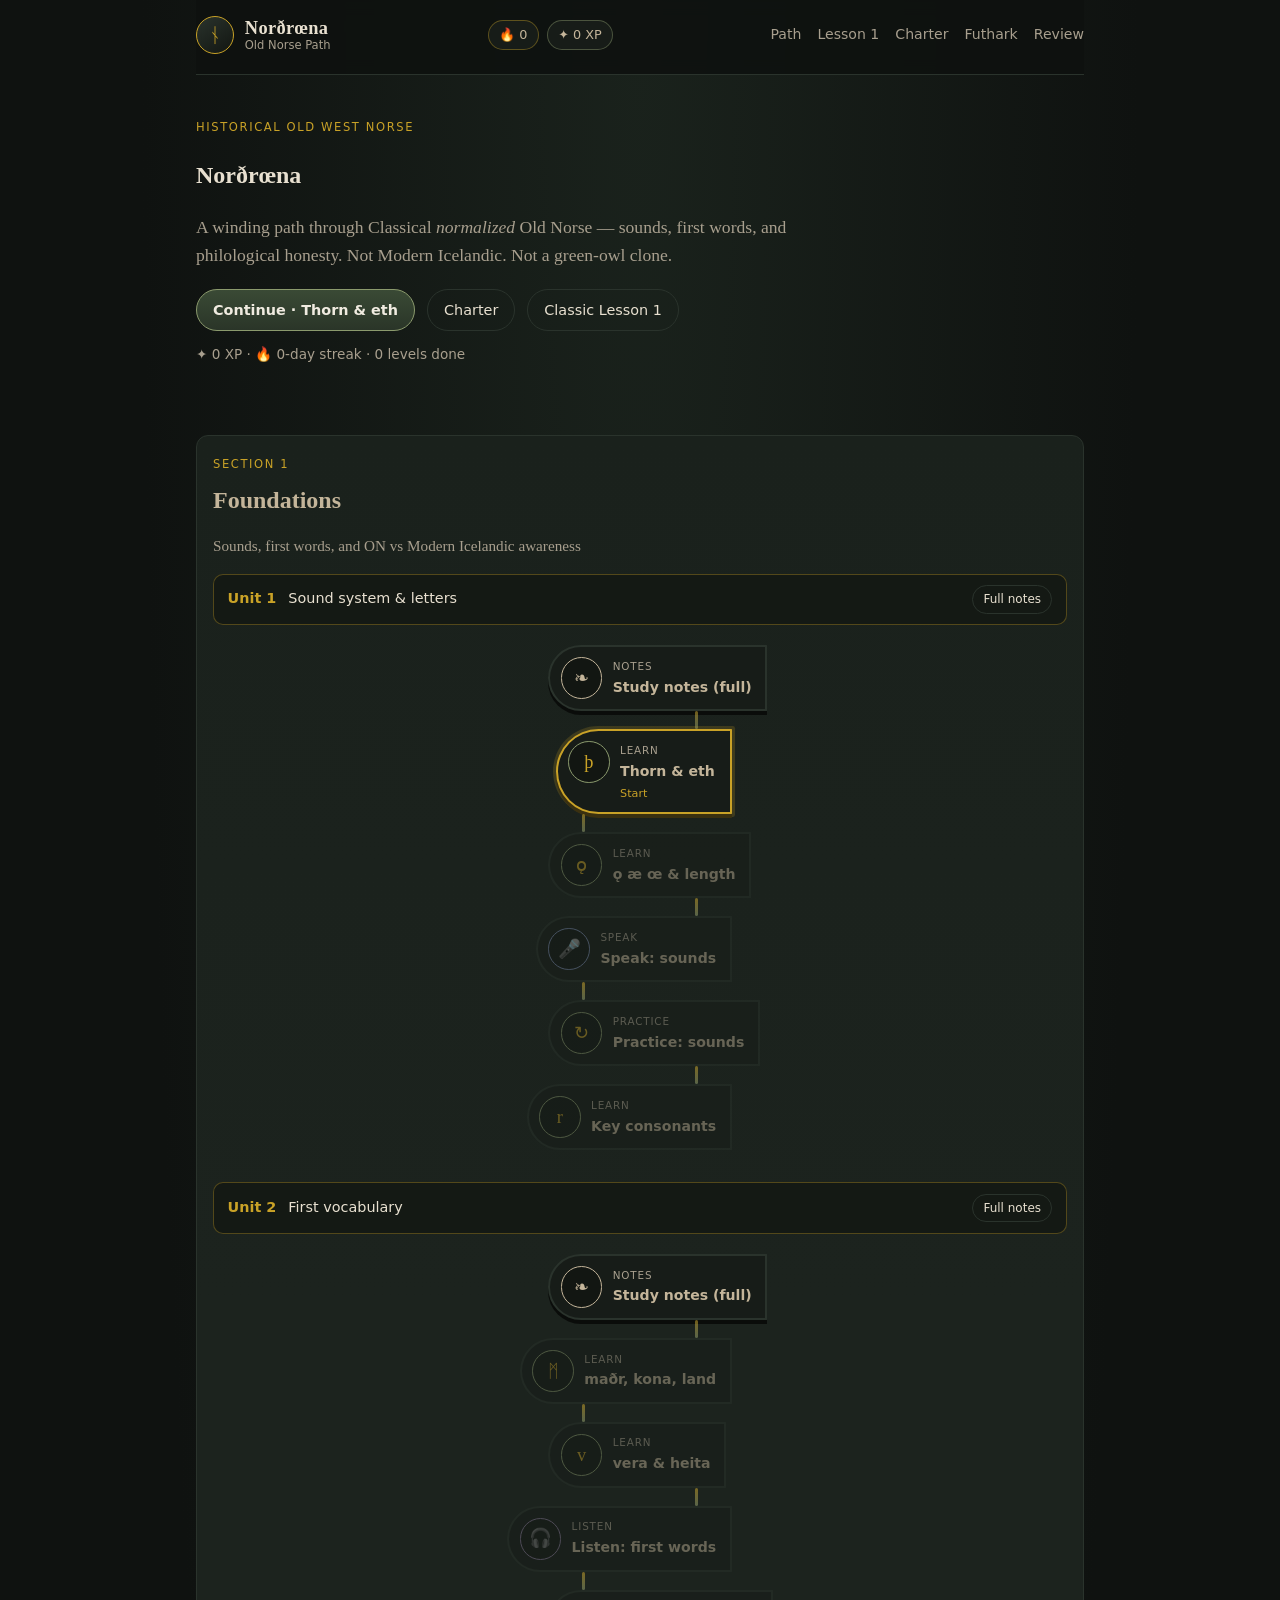
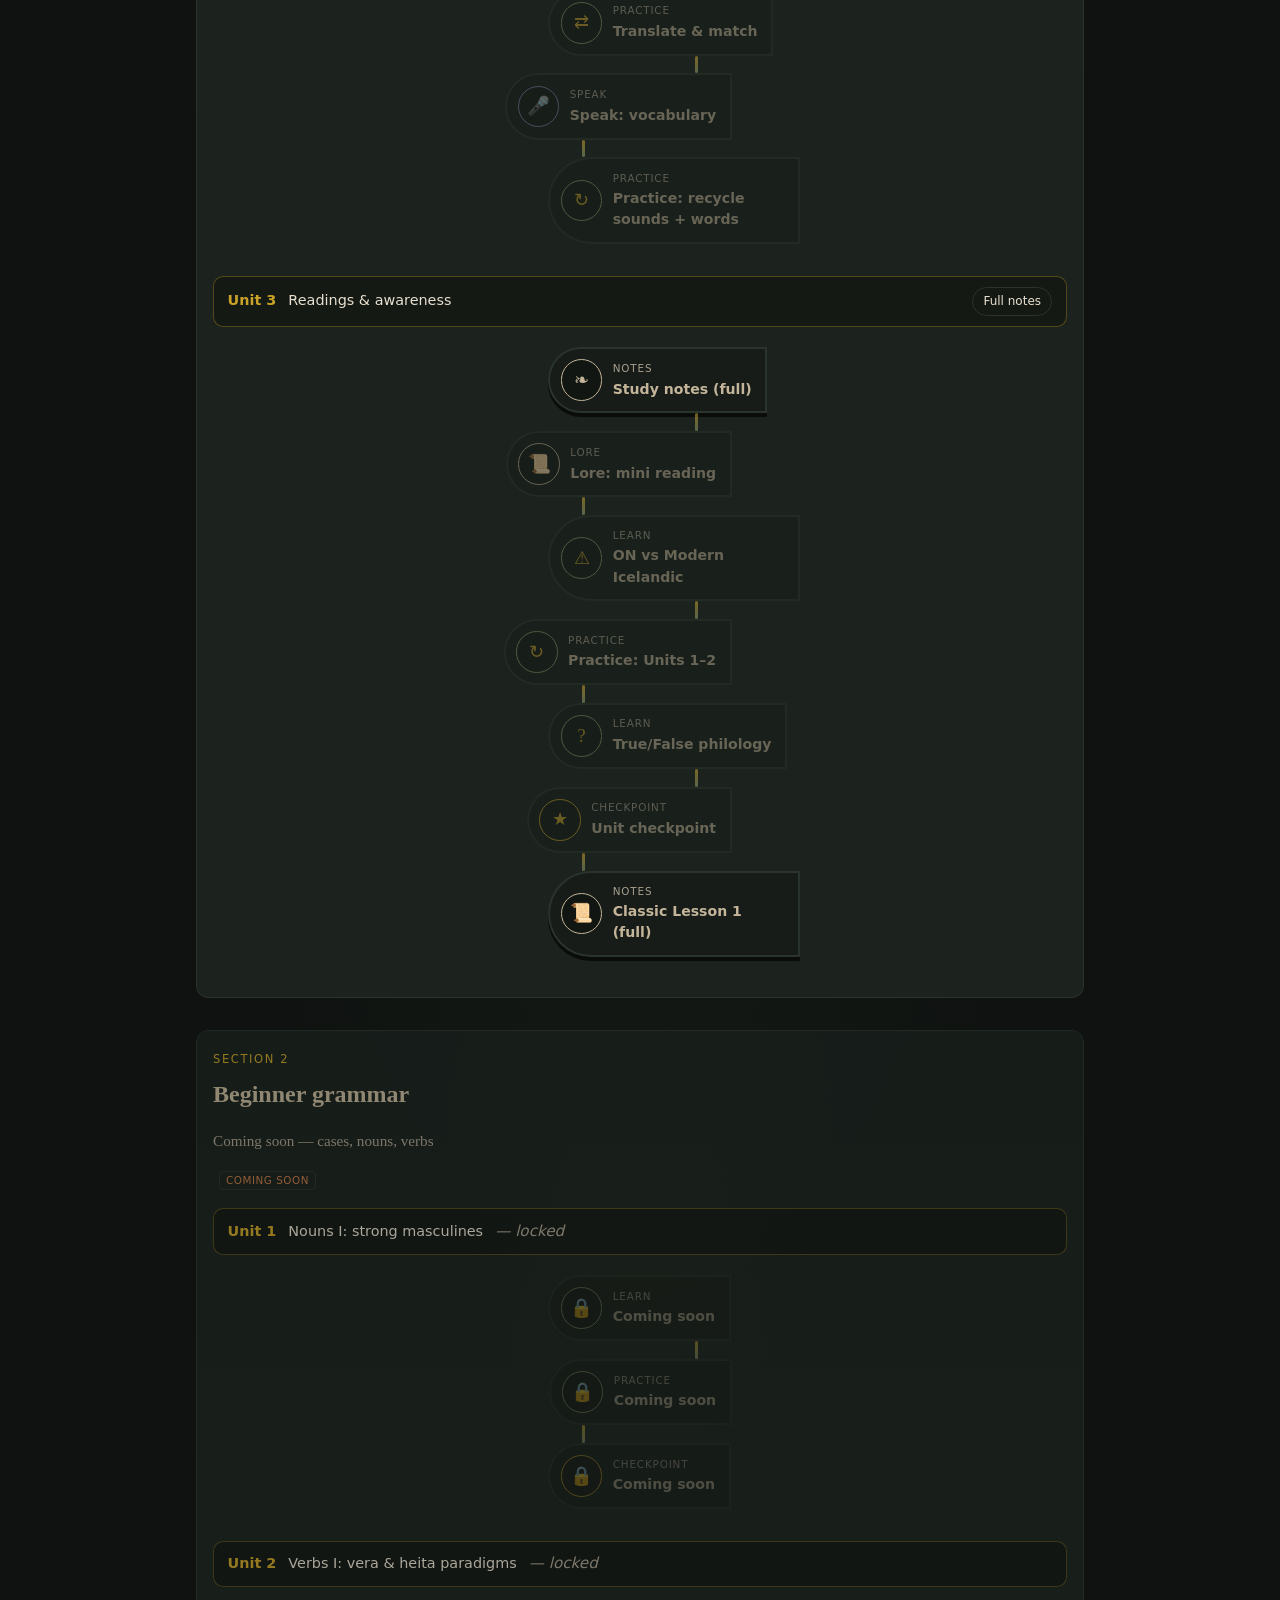
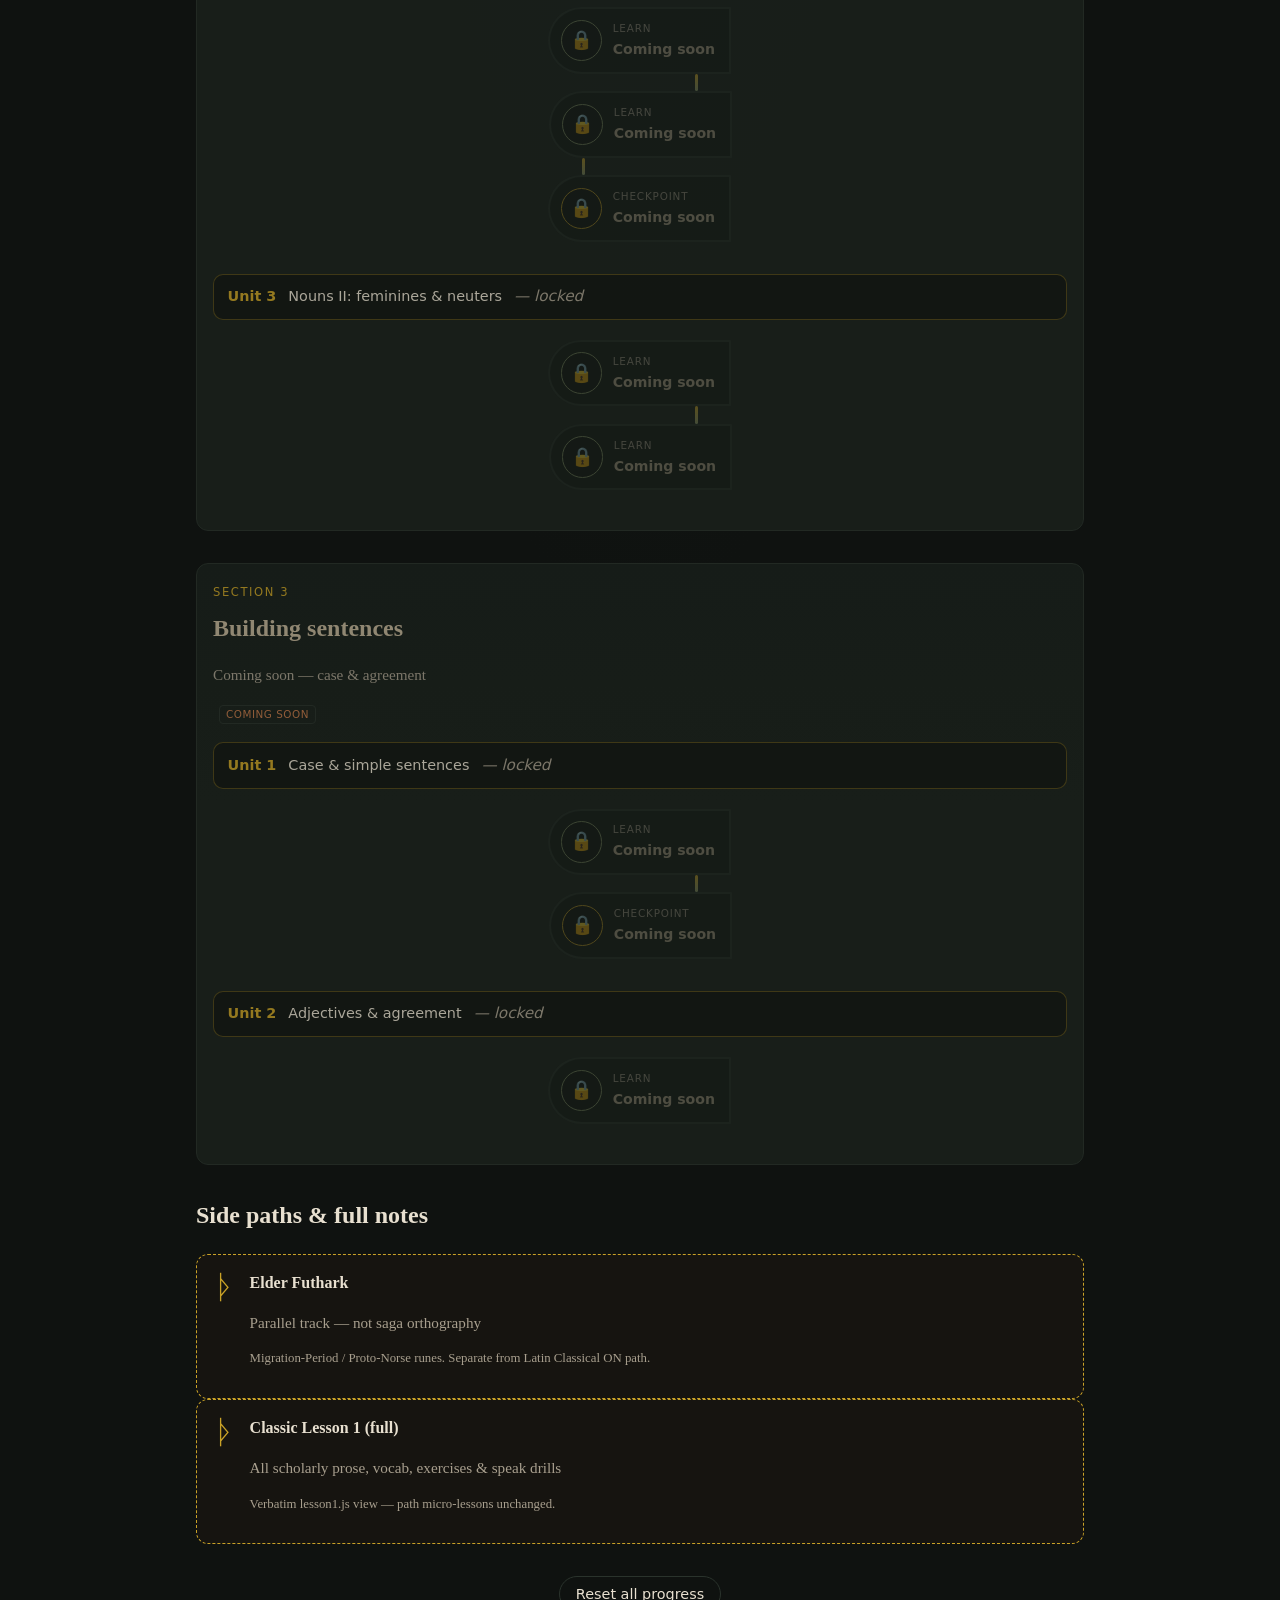
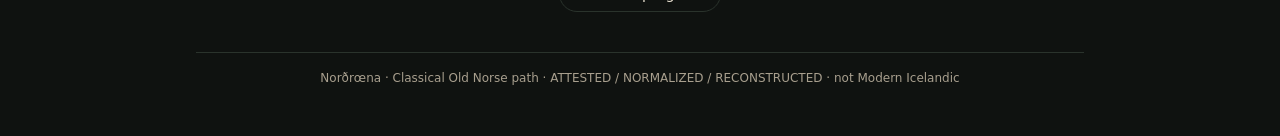
==== index.html @ 34d7cca1 "Publish Nordroena" ====
<!DOCTYPE html>
<html lang="en">
<head>
  <meta charset="UTF-8" />
  <meta name="viewport" content="width=device-width, initial-scale=1, viewport-fit=cover" />
  <meta name="description" content="Norðrœna — progressive path course in historical Old West Norse / Classical normalized Old Norse. Not Modern Icelandic." />
  <meta name="theme-color" content="#0f1210" />
  <title>Norðrœna — Old Norse Path</title>
  <link rel="stylesheet" href="css/styles.css" />
</head>
<body>
  <div id="app">
    <p style="font-family: system-ui; color: #a89f8e; padding: 2rem;">Loading Norðrœna…</p>
  </div>
  <noscript><p style="padding:2rem;color:#c44">JavaScript is required.</p></noscript>
  <script>
    window.addEventListener('error', function(e) {
      var el = document.getElementById('app');
      if (el && /Loading Nor/.test(el.textContent||'')) {
        el.innerHTML = '<p style="padding:2rem;font-family:system-ui;color:#c9a227">Load error: ' + (e.message||'unknown') +
          '. On iPhone, use the Safari preview link or open <code>nordroena-standalone.html</code> instead of the multi-file folder.</p>';
      }
    }, true);
  </script>

  <!-- Course data modules -->
  <script src="data/course.js"></script>
  <script src="data/path.js"></script>
  <script src="data/lesson1.js"></script>
  <script src="data/lesson2.js"></script>
  <script src="data/lesson3.js"></script>
  <script src="data/futhark.js"></script>

  <!-- App modules -->
  <script src="js/progress.js"></script>
  <script src="js/exercises.js"></script>
  <script src="js/voice.js"></script>
  <script src="js/tts.js"></script>
  <script src="js/review.js"></script>
  <script src="js/session.js"></script>
  <script src="js/app.js"></script>
</body>
</html>
---- css/styles.css ----
/* Norðrœna — dark scholarly UI (parchment/ink, nordic restraint) */
:root {
  --bg: #0f1210;
  --bg-elev: #171c18;
  --panel: #1c231e;
  --ink: #e8e0d0;
  --ink-dim: #a89f8e;
  --parchment: #c4b59a;
  --accent: #8b9a6d;
  --accent-2: #c9a227;
  --warn: #c47a4a;
  --ok: #6d9a7a;
  --bad: #b85c5c;
  --line: #2a332c;
  --radius: 12px;
  --font: "Iowan Old Style", "Palatino Linotype", Palatino, "Book Antiqua", Georgia, serif;
  --sans: "Segoe UI", system-ui, -apple-system, sans-serif;
  --mono: "Cambria Math", "Times New Roman", ui-monospace, monospace;
}

*, *::before, *::after { box-sizing: border-box; }
html { scroll-behavior: smooth; }
body {
  margin: 0;
  min-height: 100vh;
  font-family: var(--font);
  background:
    radial-gradient(ellipse at top, #1a221c 0%, var(--bg) 55%),
    var(--bg);
  color: var(--ink);
  line-height: 1.55;
  -webkit-font-smoothing: antialiased;
}
a { color: var(--accent); text-decoration-thickness: 1px; text-underline-offset: 3px; }
a:hover { color: var(--parchment); }

#app { max-width: 920px; margin: 0 auto; padding: 0 1rem 3rem; }

.site-header {
  display: flex; flex-wrap: wrap; align-items: center; justify-content: space-between;
  gap: 0.75rem; padding: 1rem 0 1.25rem; border-bottom: 1px solid var(--line);
  position: sticky; top: 0; z-index: 20;
  background: rgba(15, 18, 16, 0.92); backdrop-filter: blur(8px);
}
.brand { display: flex; align-items: center; gap: 0.65rem; color: inherit; text-decoration: none; }
.brand-mark {
  width: 2.4rem; height: 2.4rem; border-radius: 50%;
  display: grid; place-items: center;
  background: linear-gradient(145deg, #2a332c, #121612);
  border: 1px solid var(--accent-2); color: var(--accent-2);
  font-size: 1.25rem;
}
.brand-text { display: flex; flex-direction: column; line-height: 1.15; }
.brand-text strong { font-size: 1.15rem; letter-spacing: 0.02em; }
.brand-text small { color: var(--ink-dim); font-family: var(--sans); font-size: 0.72rem; }
.nav { display: flex; flex-wrap: wrap; gap: 0.65rem 1rem; font-family: var(--sans); font-size: 0.88rem; }
.nav a { color: var(--ink-dim); text-decoration: none; }
.nav a:hover { color: var(--parchment); }

.main { padding-top: 1.5rem; }
.hero { padding: 1.5rem 0 2rem; }
.eyebrow { font-family: var(--sans); text-transform: uppercase; letter-spacing: 0.14em; font-size: 0.72rem; color: var(--accent-2); margin: 0 0 0.5rem; }
.hero h1, .lesson-head h1, .prose h1 { font-size: clamp(1.8rem, 5vw, 2.6rem); font-weight: 600; margin: 0 0 0.75rem; color: var(--parchment); }
.lede { font-size: 1.1rem; color: var(--ink-dim); max-width: 40rem; }
.hero-actions { display: flex; flex-wrap: wrap; gap: 0.75rem; margin-top: 1.25rem; }

.btn {
  display: inline-flex; align-items: center; justify-content: center; gap: 0.35rem;
  font-family: var(--sans); font-size: 0.9rem;
  padding: 0.55rem 1rem; border-radius: 999px;
  border: 1px solid var(--line); background: var(--bg-elev); color: var(--ink);
  cursor: pointer; text-decoration: none;
}
.btn:hover { border-color: var(--accent); }
.btn:disabled { opacity: 0.45; cursor: not-allowed; }
.btn.primary { background: linear-gradient(180deg, #3a4a35, #2a3528); border-color: var(--accent); color: #f0ebe0; }
.btn.ghost { background: transparent; }
.btn.small { padding: 0.35rem 0.75rem; font-size: 0.8rem; }
.btn.recording, .btn.record-btn.recording { background: #5a2a2a; border-color: var(--bad); animation: pulse 1.2s infinite; }
@keyframes pulse { 50% { opacity: 0.75; } }

.panel, .lesson-section, .vocab-card, .review-card, .chrono-card {
  background: var(--panel); border: 1px solid var(--line); border-radius: var(--radius);
  padding: 1.1rem 1.2rem; margin: 1rem 0;
}
.prose h2, .lesson-section h2, .panel h1, .panel h2 { color: var(--parchment); }
.muted { color: var(--ink-dim); font-size: 0.95rem; }
.scholar-list { padding-left: 1.2rem; }
.scholar-list li { margin: 0.4rem 0; }

.callout {
  border-radius: var(--radius); padding: 0.85rem 1rem; margin: 1rem 0;
  border: 1px solid var(--line); background: var(--bg-elev);
}
.callout.warn { border-color: rgba(196, 122, 74, 0.55); background: #241a14; }
.callout.info { border-color: rgba(139, 154, 109, 0.45); background: #161b16; }
.callout.tight { padding: 0.6rem 0.75rem; font-size: 0.92rem; }
.callout strong { display: block; margin-bottom: 0.35rem; color: var(--warn); }
.callout.info strong { color: var(--accent); }

.label {
  display: inline-block; font-family: var(--sans); font-size: 0.65rem; letter-spacing: 0.06em;
  text-transform: uppercase; padding: 0.15rem 0.45rem; border-radius: 4px;
  border: 1px solid var(--line); vertical-align: middle;
}
.label.attested { color: #b7d4be; border-color: #3d5a45; }
.label.normalized { color: #c9c0a0; border-color: #5a5340; }
.label.reconstructed { color: #c4a0b8; border-color: #5a4050; }
.label.uncertain { color: #c4b0a0; border-color: #5a4a40; }

.letter-grid, .vocab-grid, .rune-grid, .chrono-grid {
  display: grid; gap: 0.75rem;
  grid-template-columns: repeat(auto-fill, minmax(140px, 1fr));
  margin: 1rem 0;
}
.vocab-grid { grid-template-columns: 1fr; }
@media (min-width: 640px) {
  .vocab-grid { grid-template-columns: 1fr 1fr; }
  .rune-grid { grid-template-columns: repeat(auto-fill, minmax(160px, 1fr)); }
}
.letter-card, .rune-card {
  background: var(--bg-elev); border: 1px solid var(--line); border-radius: 10px;
  padding: 0.75rem; display: flex; flex-direction: column; gap: 0.2rem;
}
.letter-card .glyph, .rune-glyph {
  font-size: 2rem; color: var(--accent-2); font-family: var(--mono); line-height: 1.2;
}
.letter-card .name, .rune-name { font-family: var(--sans); font-size: 0.8rem; color: var(--parchment); }
.letter-card .ipa, .rune-value { font-size: 0.85rem; color: var(--accent); }
.letter-card .note, .rune-note { font-size: 0.78rem; }

.lemma { font-size: 1.45rem; color: var(--accent-2); margin-right: 0.5rem; }
.vocab-card header { display: flex; flex-wrap: wrap; align-items: center; gap: 0.35rem; margin-bottom: 0.35rem; }
.grammar { font-size: 0.92rem; }

.tts-box {
  margin-top: 0.75rem; padding: 0.75rem; border-radius: 10px;
  background: #141914; border: 1px dashed var(--line);
}
.tts-disclaimer { font-family: var(--sans); font-size: 0.78rem; color: var(--warn); margin: 0 0 0.6rem; }
.tts-actions { display: flex; flex-wrap: wrap; gap: 0.4rem; margin-bottom: 0.5rem; }
.rate-label {
  display: flex; align-items: center; gap: 0.5rem; font-family: var(--sans); font-size: 0.8rem; color: var(--ink-dim);
}
.tts-rate { flex: 1; max-width: 220px; }
.tts-clear-note { font-family: var(--sans); font-size: 0.78rem; margin: 0 0 0.4rem; }
.tts-cue { font-family: var(--sans); font-size: 0.8rem; margin: 0 0 0.5rem; }
.tts-cue code { color: var(--accent-2); font-size: 0.85rem; }
.tts-voice { font-family: var(--sans); font-size: 0.75rem; margin: 0.35rem 0 0; }
.recon-notes { font-size: 0.85rem; color: var(--ink-dim); margin: 0.5rem 0 0; }

.roadmap { list-style: none; padding: 0; margin: 0; }
.roadmap li {
  display: grid; grid-template-columns: auto 1fr auto; gap: 0.75rem; align-items: center;
  padding: 0.65rem 0; border-bottom: 1px solid var(--line); font-family: var(--sans); font-size: 0.92rem;
}
.rm-num {
  font-weight: 600; color: var(--accent-2); min-width: 2rem;
}
.rm-status { color: var(--ink-dim); font-size: 0.75rem; text-transform: uppercase; }

.lesson-list { list-style: none; padding: 0; }
.lesson-list li {
  display: flex; flex-wrap: wrap; justify-content: space-between; align-items: center; gap: 0.75rem;
  padding: 0.9rem 0; border-bottom: 1px solid var(--line);
}
.lesson-list li.locked { opacity: 0.7; }
.chip {
  font-family: var(--sans); font-size: 0.65rem; text-transform: uppercase; letter-spacing: 0.05em;
  padding: 0.15rem 0.4rem; border-radius: 4px; border: 1px solid var(--line); margin-left: 0.35rem; color: var(--ink-dim);
}
.chip.ok { color: var(--ok); border-color: #3d5a45; }
.chip.lock { color: var(--warn); }

.exercises-section h2, .exercises-section h3 { color: var(--parchment); }
.ex-block {
  border: 1px solid var(--line); border-radius: var(--radius);
  padding: 1rem; margin: 1rem 0; background: var(--bg-elev);
}
.ex-block legend { padding: 0 0.35rem; color: var(--parchment); font-weight: 600; }
.choices { display: flex; flex-direction: column; gap: 0.4rem; margin: 0.75rem 0; }
.choice {
  display: flex; gap: 0.5rem; align-items: flex-start; padding: 0.45rem 0.55rem;
  border-radius: 8px; border: 1px solid transparent; font-family: var(--sans); font-size: 0.92rem;
}
.choice:hover { border-color: var(--line); background: var(--panel); }
.text-answer {
  width: 100%; max-width: 28rem; padding: 0.55rem 0.7rem; border-radius: 8px;
  border: 1px solid var(--line); background: var(--bg); color: var(--ink); font-size: 1rem;
  font-family: var(--mono);
}
.ex-actions { display: flex; flex-wrap: wrap; gap: 0.5rem; margin-top: 0.5rem; }
.ex-feedback { margin-top: 0.75rem; padding: 0.65rem 0.75rem; border-radius: 8px; font-family: var(--sans); font-size: 0.9rem; }
.ex-feedback.ok { background: #1a2a20; border: 1px solid #3d5a45; }
.ex-feedback.bad { background: #2a1a1a; border: 1px solid #5a3d3d; }
.ex-feedback .hint { color: var(--ink-dim); }
.progress-line { font-family: var(--sans); font-size: 0.85rem; color: var(--ink-dim); }

.speak-target { margin: 0.35rem 0; }
.mic-panel { margin: 0.75rem 0; padding: 0.75rem; border-radius: 10px; background: #121612; border: 1px solid var(--line); }
.mic-explain { font-family: var(--sans); font-size: 0.82rem; color: var(--ink-dim); }
.mic-actions { display: flex; flex-wrap: wrap; gap: 0.4rem; margin: 0.5rem 0; }
.self-rate-box { margin-top: 0.75rem; }
.self-rate-box h4 { margin: 0 0 0.5rem; color: var(--parchment); font-size: 0.95rem; }
.check-item { display: flex; gap: 0.45rem; align-items: flex-start; font-family: var(--sans); font-size: 0.88rem; margin: 0.3rem 0; }
.rubric { font-size: 0.85rem; color: var(--ink-dim); }
.playback { width: 100%; margin-top: 0.5rem; }
.asr-out { font-family: var(--sans); font-size: 0.82rem; margin-top: 0.5rem; }

.table-wrap { overflow-x: auto; }
.side-table { width: 100%; border-collapse: collapse; font-size: 0.88rem; font-family: var(--sans); }
.side-table th, .side-table td { border: 1px solid var(--line); padding: 0.55rem; vertical-align: top; }
.side-table th { background: var(--bg-elev); color: var(--parchment); text-align: left; }

.chrono-grid { grid-template-columns: 1fr; }
@media (min-width: 700px) { .chrono-grid { grid-template-columns: 1fr 1fr; } }

.label-legend { list-style: none; padding: 0; }
.label-legend li { margin: 0.5rem 0; }

.site-footer {
  margin-top: 2.5rem; padding-top: 1rem; border-top: 1px solid var(--line);
  font-family: var(--sans); font-size: 0.75rem; color: var(--ink-dim); text-align: center;
}
.lesson-foot { display: flex; flex-wrap: wrap; gap: 0.75rem; margin-top: 2rem; }

code { font-family: var(--mono); color: var(--accent-2); }
details summary { cursor: pointer; color: var(--accent); font-family: var(--sans); }

@media (max-width: 480px) {
  .nav { width: 100%; justify-content: space-between; }
  .btn { width: auto; }
}

/* ——— Path map (scholarly parchment / ink — not Duolingo green) ——— */
.path-header .stat-pills {
  display: flex; gap: 0.5rem; font-family: var(--sans); font-size: 0.8rem;
}
.pill {
  padding: 0.25rem 0.65rem; border-radius: 999px;
  border: 1px solid var(--line); background: var(--bg-elev); color: var(--parchment);
}
.pill.streak { border-color: rgba(201, 162, 39, 0.4); }
.pill.xp { border-color: rgba(139, 154, 109, 0.45); }

.path-hero { padding: 1.25rem 0 1.5rem; }
.continue-cta { font-weight: 600; }
.center { text-align: center; }

.path-section {
  margin: 2rem 0; padding: 1.25rem 1rem 1.5rem;
  border: 1px solid var(--line); border-radius: var(--radius);
  background: linear-gradient(180deg, #1a211c 0%, var(--panel) 40%);
}
.path-section.coming-soon { opacity: 0.72; }
.path-section-head h2 { margin: 0.2rem 0; color: var(--parchment); }

.unit-banner {
  display: flex; flex-wrap: wrap; gap: 0.5rem 0.75rem; align-items: baseline;
  font-family: var(--sans); font-size: 0.9rem;
  padding: 0.65rem 0.85rem; margin: 1rem 0 0.75rem;
  border-radius: 10px;
  background: #141914; border: 1px solid rgba(201, 162, 39, 0.35);
  color: var(--ink);
}
.unit-banner strong { color: var(--accent-2); }

.path-track {
  display: flex; flex-direction: column; align-items: center;
  gap: 0; padding: 0.5rem 0 1rem; position: relative;
}

.path-node-wrap {
  display: flex; flex-direction: column; align-items: center;
  width: 100%; max-width: 320px; position: relative;
}
.path-node-wrap.left { align-items: flex-start; padding-left: 8%; }
.path-node-wrap.right { align-items: flex-end; padding-right: 8%; }

.path-connector {
  width: 3px; height: 1.1rem;
  background: linear-gradient(180deg, var(--accent-2), var(--accent));
  opacity: 0.55; border-radius: 2px;
  margin: 0 auto;
}
.path-node-wrap.left .path-connector,
.path-node-wrap.right .path-connector { margin-left: 2.1rem; margin-right: 2.1rem; }

.path-node {
  display: grid; grid-template-columns: auto 1fr; grid-template-rows: auto auto;
  gap: 0.1rem 0.65rem; align-items: center;
  min-width: 11rem; max-width: 16rem;
  padding: 0.65rem 0.85rem 0.65rem 0.65rem;
  border-radius: 999px 16px 16px 999px;
  text-decoration: none; color: inherit;
  background: var(--bg-elev);
  border: 2px solid var(--line);
  box-shadow: 0 4px 0 #0a0c0a;
  transition: transform 0.12s ease, border-color 0.12s;
  font-family: var(--sans);
  position: relative;
}
.path-node:hover:not(.locked) {
  transform: translateY(-2px);
  border-color: var(--accent-2);
}
.path-node .node-icon {
  grid-row: 1 / span 2;
  width: 2.6rem; height: 2.6rem; border-radius: 50%;
  display: grid; place-items: center;
  font-size: 1.15rem; font-family: var(--mono);
  background: #121612; border: 1px solid var(--accent);
  color: var(--accent-2);
}
.path-node .node-type {
  font-size: 0.65rem; text-transform: uppercase; letter-spacing: 0.08em; color: var(--ink-dim);
}
.path-node .node-title { font-size: 0.88rem; color: var(--parchment); font-weight: 600; }
.path-node .node-check {
  position: absolute; top: -0.35rem; right: -0.2rem;
  background: var(--ok); color: #0f1210; font-size: 0.7rem;
  width: 1.2rem; height: 1.2rem; border-radius: 50%;
  display: grid; place-items: center; font-weight: 700;
}
.path-node .node-cta {
  grid-column: 2; font-size: 0.7rem; color: var(--accent-2);
}
.path-node.current {
  border-color: var(--accent-2);
  box-shadow: 0 4px 0 #3a3010, 0 0 0 3px rgba(201, 162, 39, 0.2);
}
.path-node.done {
  border-color: #3d5a45;
  background: #1a2420;
}
.path-node.done .node-icon { border-color: var(--ok); color: var(--ok); }
.path-node.locked {
  opacity: 0.45; cursor: not-allowed;
  box-shadow: none;
}
.path-node.type-checkpoint .node-icon { border-color: var(--accent-2); }
.path-node.type-lore .node-icon { border-color: var(--parchment); }
.path-node.type-speak .node-icon { border-color: #7a8ab0; color: #a8b4d0; }
.path-node.type-listen .node-icon { border-color: #8a7a9a; color: #c4b0d4; }
.path-node.type-practice .node-icon { border-color: var(--accent); }

.side-paths { margin: 2rem 0; }
.side-path-card {
  display: flex; gap: 1rem; align-items: flex-start;
  padding: 1rem 1.1rem; border-radius: var(--radius);
  border: 1px dashed var(--accent-2); background: #161410;
  text-decoration: none; color: inherit;
}
.side-path-card:hover { border-style: solid; }
.side-glyph {
  font-size: 2rem; color: var(--accent-2); line-height: 1;
}
.side-path-card .small { font-size: 0.8rem; }

/* ——— Session UI ——— */
.session-main { max-width: 560px; margin: 0 auto; }
.session-view { display: flex; flex-direction: column; min-height: 70vh; }
.sess-top {
  display: flex; align-items: center; gap: 0.75rem;
  padding: 0.5rem 0 1rem; position: sticky; top: 0;
  background: rgba(15, 18, 16, 0.95); z-index: 5;
}
.sess-bar {
  flex: 1; height: 10px; border-radius: 999px;
  background: var(--line); overflow: hidden;
}
.sess-bar-fill {
  height: 100%; border-radius: 999px;
  background: linear-gradient(90deg, var(--accent-2), var(--accent));
  transition: width 0.25s ease;
}
.sess-hearts {
  font-size: 0.95rem; letter-spacing: 0.05em; color: var(--bad);
  min-width: 5.5rem; text-align: right; font-family: var(--sans);
}
.sess-body { flex: 1; padding: 0.5rem 0 1rem; }
.sess-prompt {
  font-size: 1.15rem; color: var(--parchment); margin: 0 0 1rem; line-height: 1.4;
}
.intro-card h1 { font-size: 1.6rem; color: var(--parchment); }
.intro-html { margin: 1rem 0 1.5rem; }

.choices.big { display: flex; flex-direction: column; gap: 0.55rem; }
.choice-btn, .tile-btn {
  font-family: var(--sans); font-size: 1rem;
  padding: 0.85rem 1rem; border-radius: 12px;
  border: 2px solid var(--line); background: var(--bg-elev); color: var(--ink);
  cursor: pointer; text-align: left;
}
.choice-btn:hover, .tile-btn:hover { border-color: var(--accent); }
.choice-btn.selected, .tile-btn.selected {
  border-color: var(--accent-2);
  background: #242018;
  box-shadow: 0 0 0 1px var(--accent-2);
}

.tile-bank { display: flex; flex-wrap: wrap; gap: 0.5rem; margin-top: 0.75rem; }
.tile-answer {
  min-height: 2.5rem; padding: 0.65rem 0.85rem;
  border: 1px dashed var(--line); border-radius: 10px;
  font-family: var(--mono); font-size: 1.15rem; color: var(--accent-2);
}

.match-grid { display: flex; flex-direction: column; gap: 0.65rem; }
.match-row {
  display: grid; grid-template-columns: 1fr 1fr; gap: 0.5rem; align-items: center;
}
.match-left {
  font-family: var(--mono); color: var(--accent-2); font-size: 1.05rem;
}
.match-select {
  padding: 0.5rem; border-radius: 8px; border: 1px solid var(--line);
  background: var(--bg); color: var(--ink); font-family: var(--sans);
}

.sess-feedback {
  margin: 0.5rem 0; padding: 0.75rem 0.9rem; border-radius: 10px;
  font-family: var(--sans); font-size: 0.92rem;
}
.sess-feedback.ok { background: #1a2a20; border: 1px solid #3d5a45; }
.sess-feedback.bad { background: #2a1a1a; border: 1px solid #5a3d3d; }

.sess-footer {
  position: sticky; bottom: 0; padding: 0.75rem 0 1rem;
  background: linear-gradient(transparent, var(--bg) 30%);
}
.sess-footer .btn { width: 100%; padding: 0.85rem; font-size: 1rem; }

.tts-box.compact { margin-bottom: 1rem; }
.on-quote {
  font-size: 1.4rem; color: var(--accent-2); font-family: var(--mono);
  border-left: 3px solid var(--accent-2); padding-left: 1rem; margin: 1rem 0;
}
.lore-text, .lore-body { font-size: 1.05rem; }

.celebrate {
  text-align: center; padding: 2.5rem 1rem;
  border: 1px solid var(--line); border-radius: var(--radius);
  background: radial-gradient(ellipse at center, #2a3320 0%, var(--panel) 70%);
}
.celebrate.failed {
  background: radial-gradient(ellipse at center, #332020 0%, var(--panel) 70%);
}
.celebrate h1 { color: var(--accent-2); }
.celebrate .hero-actions { justify-content: center; }

@media (max-width: 480px) {
  .path-node-wrap.left { padding-left: 4%; }
  .path-node-wrap.right { padding-right: 4%; }
  .stat-pills { order: 3; width: 100%; }
}

/* ——— Study notes / Classic Lesson 1 ——— */
.unit-banner .unit-notes-btn {
  margin-left: auto;
  padding: 0.25rem 0.65rem;
  font-size: 0.75rem;
}
.path-node.type-notes .node-icon {
  border-color: var(--parchment);
  color: var(--parchment);
}
.study-notes-view .lesson-section,
.classic-lesson-view .lesson-section {
  margin-top: 1.25rem;
}
.label-note { font-size: 0.88rem; margin: 0.25rem 0; }
.classic-lesson-view .speak-block { margin: 1rem 0; }
.section-html a { color: var(--accent); }
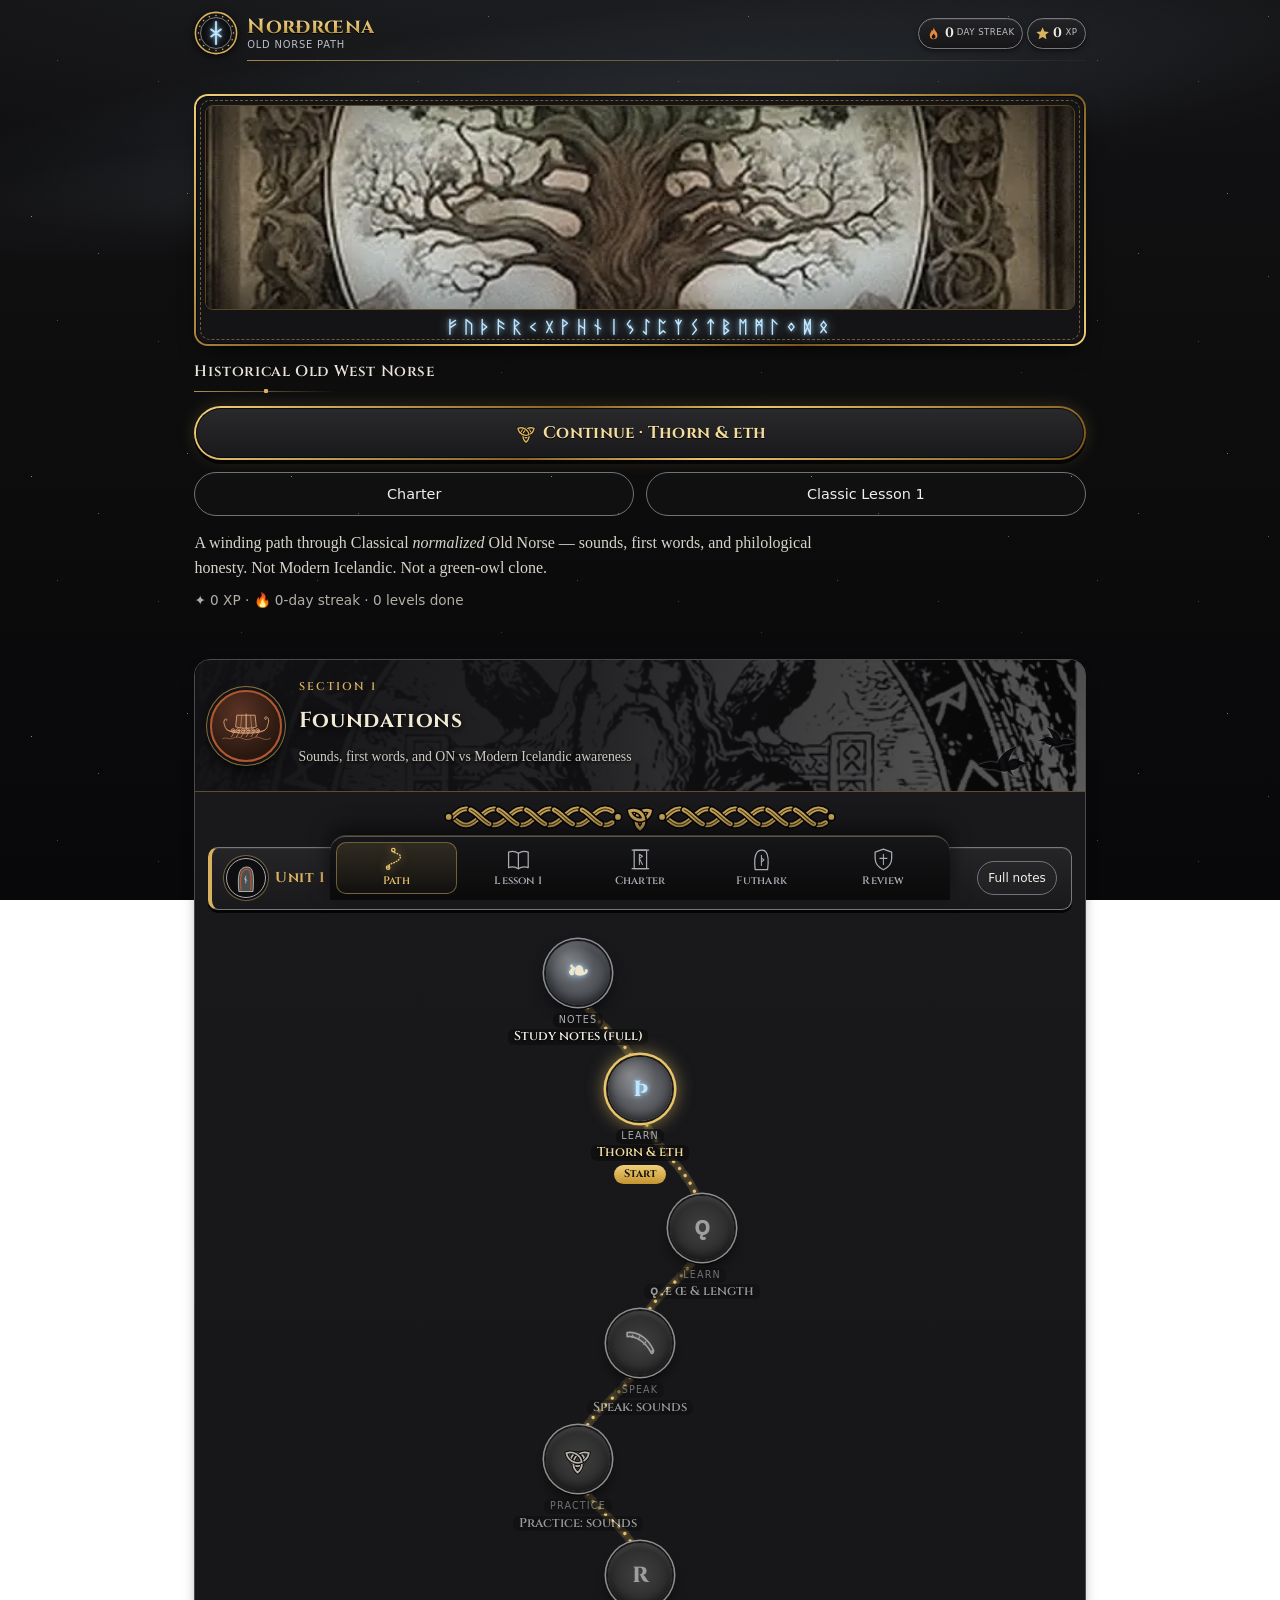
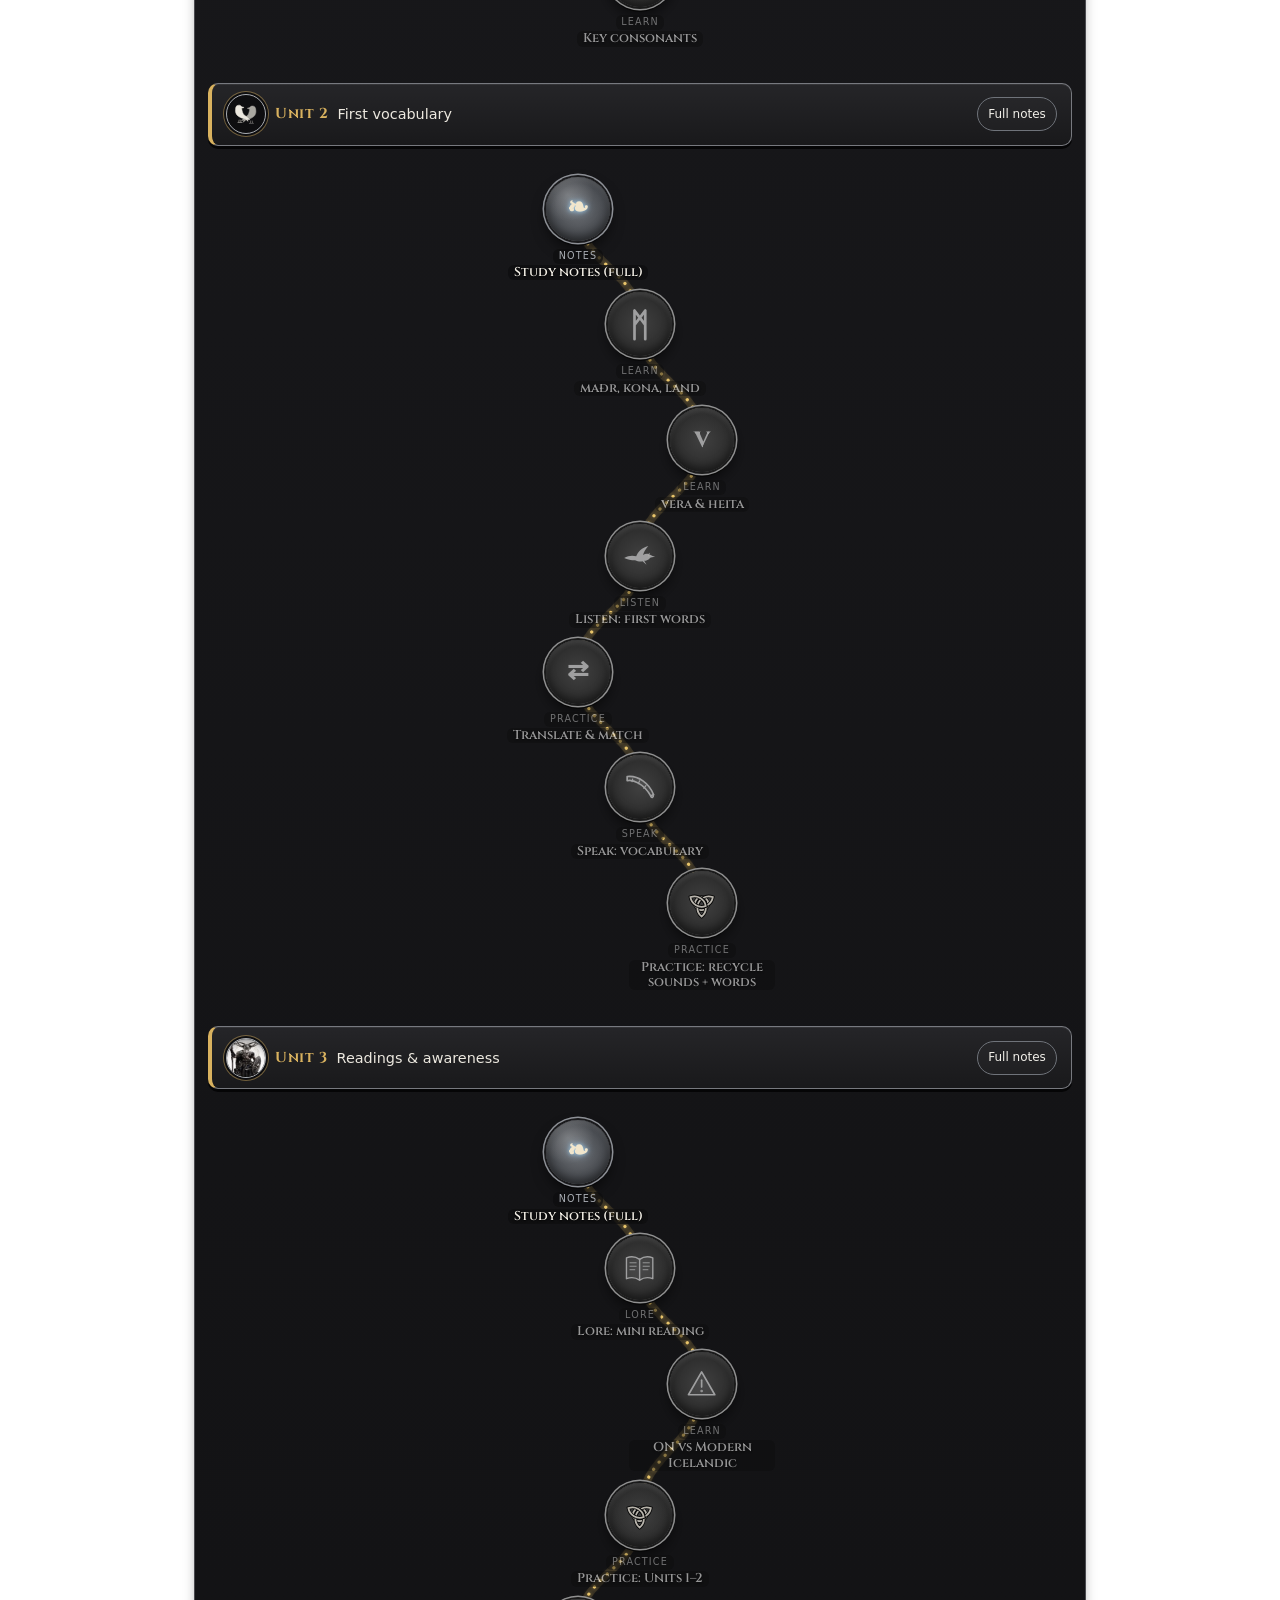
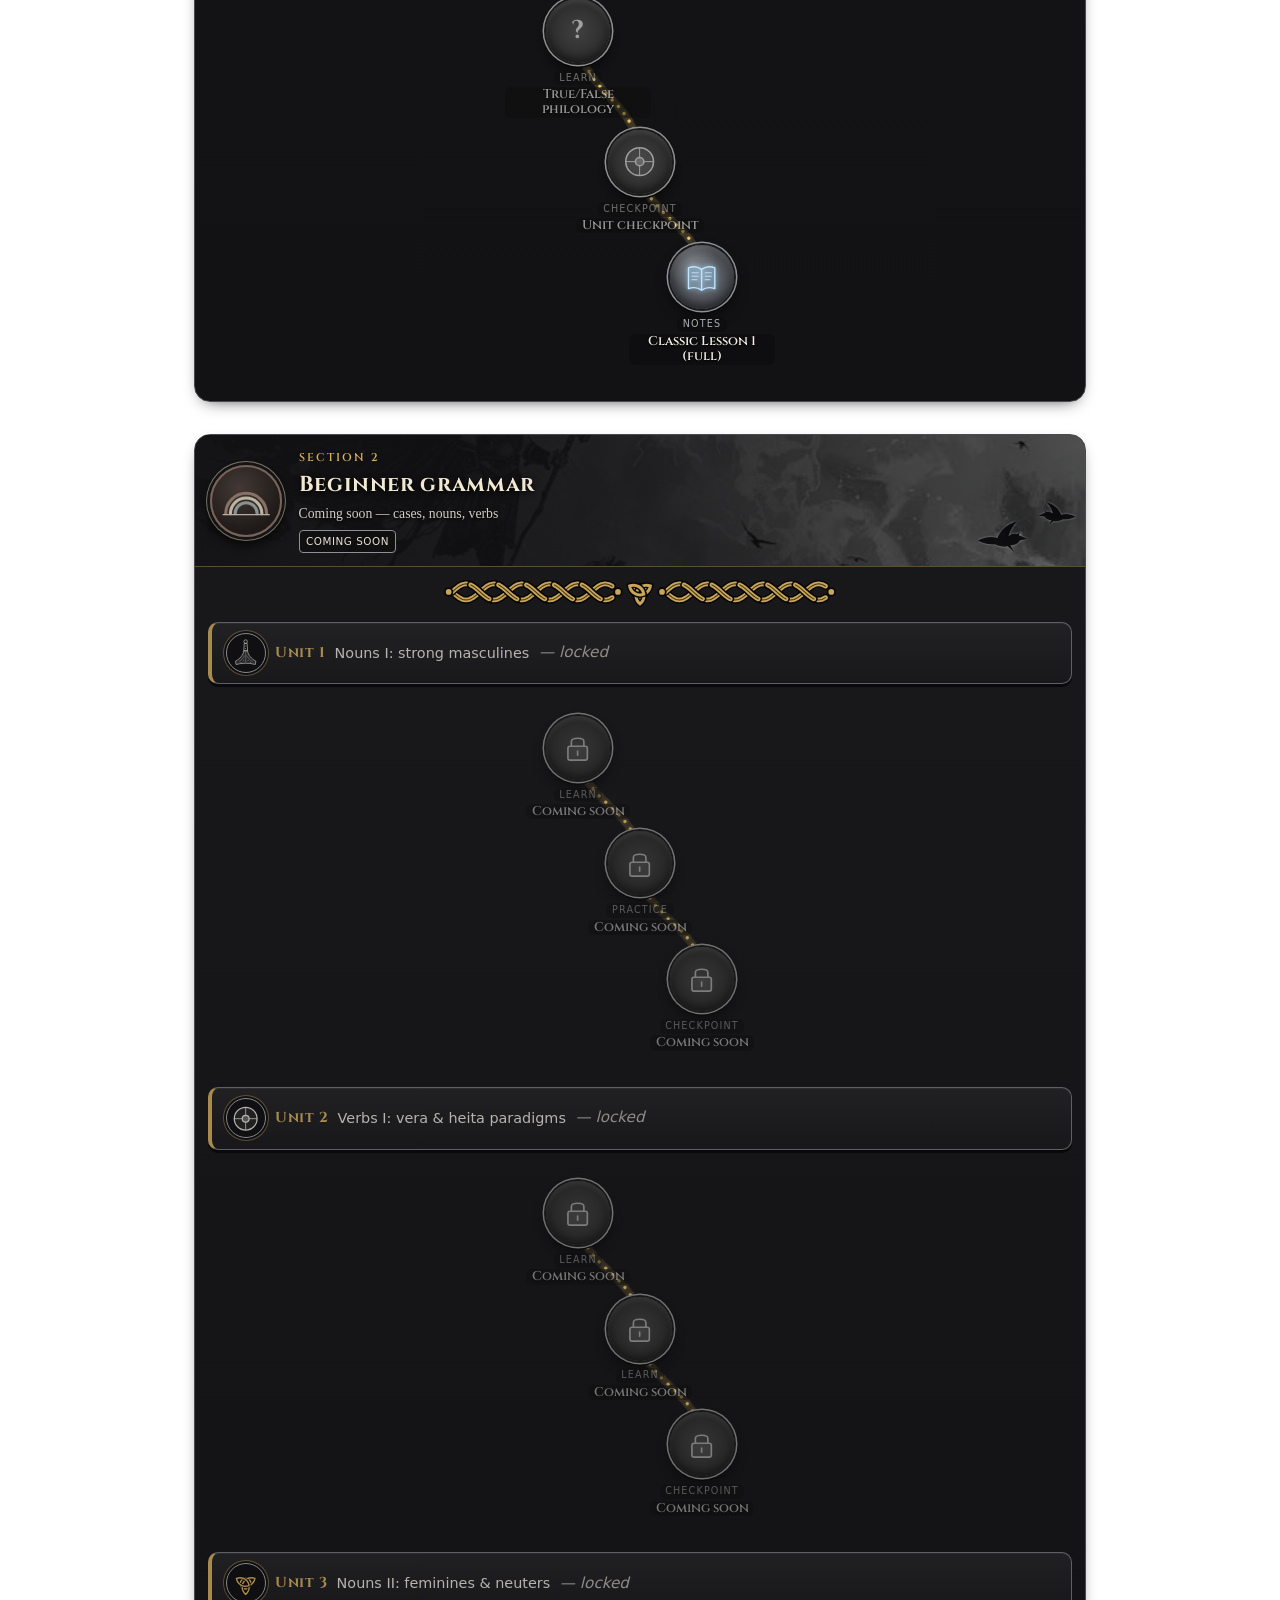
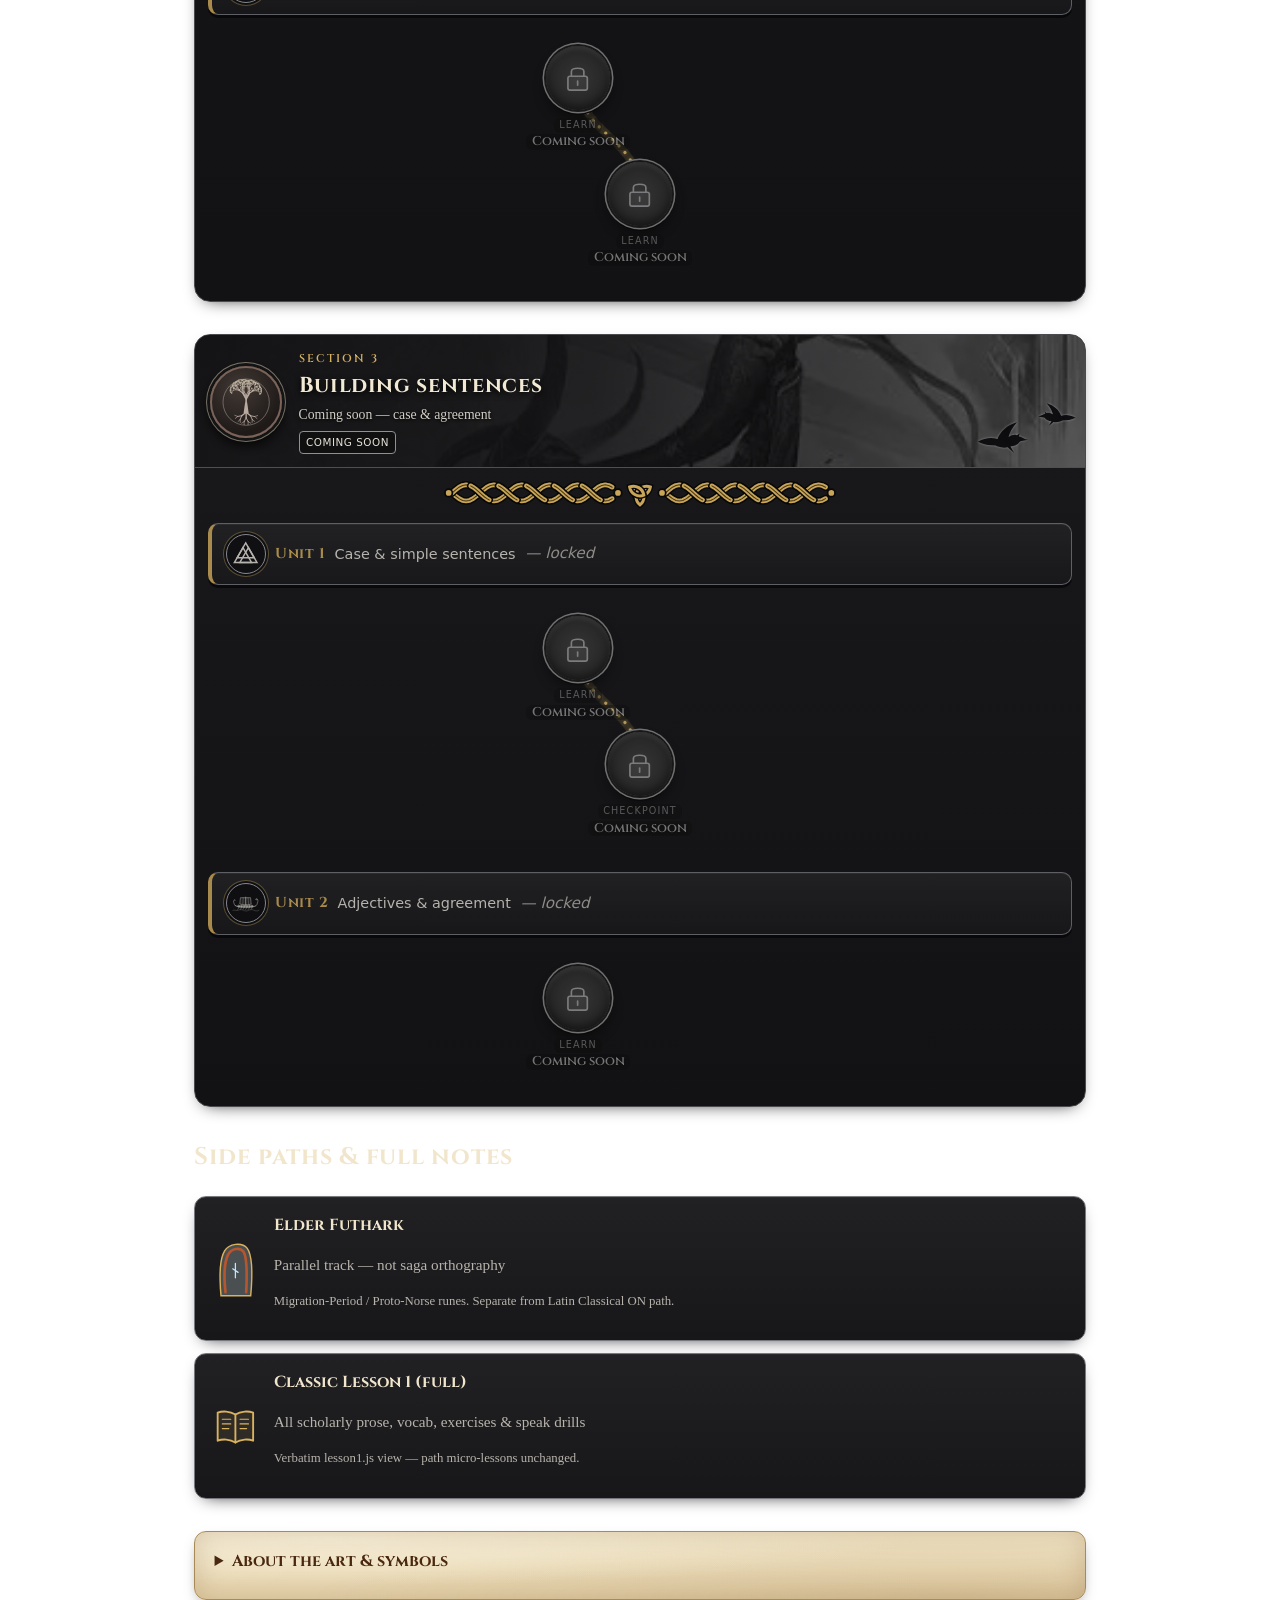
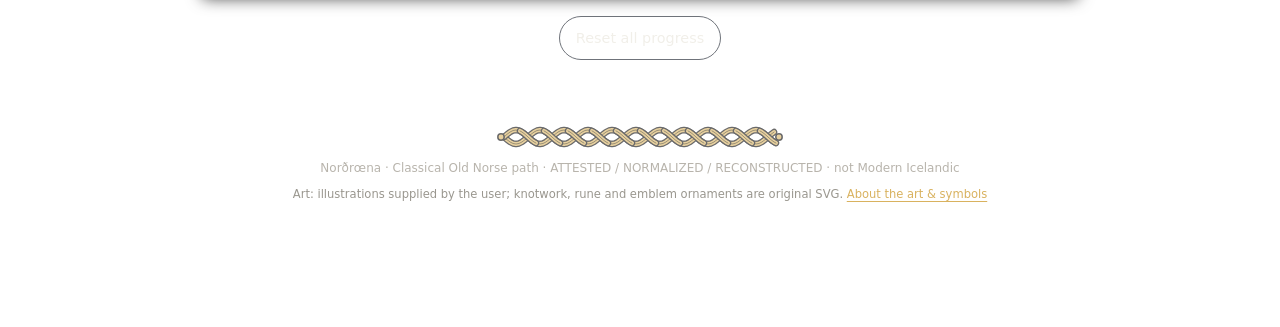
==== commit bf9b89a2: "Norse-mythology visual makeover: charcoal/silver/gold theme, glowing runes, user art, SVG ornaments," ====
--- a/index.html
+++ b/index.html
@@ -4,11 +4,21 @@
   <meta charset="UTF-8" />
   <meta name="viewport" content="width=device-width, initial-scale=1, viewport-fit=cover" />
   <meta name="description" content="Norðrœna — progressive path course in historical Old West Norse / Classical normalized Old Norse. Not Modern Icelandic." />
-  <meta name="theme-color" content="#0f1210" />
+  <meta name="theme-color" content="#0c0e0d" />
+  <meta name="apple-mobile-web-app-capable" content="yes" />
+  <meta name="mobile-web-app-capable" content="yes" />
+  <meta name="apple-mobile-web-app-status-bar-style" content="black-translucent" />
+  <meta name="apple-mobile-web-app-title" content="Norðrœna" />
   <title>Norðrœna — Old Norse Path</title>
+  <link rel="icon" href="icons/favicon.svg" type="image/svg+xml" />
+  <link rel="icon" href="icons/favicon-32.png" sizes="32x32" type="image/png" />
+  <link rel="apple-touch-icon" href="icons/apple-touch-icon.png" sizes="180x180" />
+  <link rel="manifest" href="manifest.webmanifest" />
+  <link rel="preload" href="fonts/cinzel-subset.woff2" as="font" type="font/woff2" crossorigin />
   <link rel="stylesheet" href="css/styles.css" />
 </head>
 <body>
+  <div class="nr-sky" aria-hidden="true"><div class="nr-stars"></div><div class="nr-aurora a1"></div><div class="nr-aurora a2"></div></div>
   <div id="app">
     <p style="font-family: system-ui; color: #a89f8e; padding: 2rem;">Loading Norðrœna…</p>
   </div>
@@ -32,6 +42,7 @@
   <script src="data/futhark.js"></script>
 
   <!-- App modules -->
+  <script src="js/art.js"></script>
   <script src="js/progress.js"></script>
   <script src="js/exercises.js"></script>
   <script src="js/voice.js"></script>
--- a/css/styles.css
+++ b/css/styles.css
@@ -1,21 +1,39 @@
-/* Norðrœna — dark scholarly UI (parchment/ink, nordic restraint) */
+/* Norðrœna — Norse-mythology theme: charcoal stone, silver & gold, icy-blue runes (see "Norse theme layer" at the end) */
 :root {
-  --bg: #0f1210;
-  --bg-elev: #171c18;
-  --panel: #1c231e;
-  --ink: #e8e0d0;
-  --ink-dim: #a89f8e;
-  --parchment: #c4b59a;
-  --accent: #8b9a6d;
-  --accent-2: #c9a227;
-  --warn: #c47a4a;
-  --ok: #6d9a7a;
-  --bad: #b85c5c;
-  --line: #2a332c;
+  /* Wood, iron & gold — palette matched to the user-supplied art
+     (charcoal/grey/black + white, silver & gold controls, icy-blue glowing runes, sepia parchment cards) */
+  --bg: #0d0d0e;
+  --bg-elev: #17171a;
+  --panel: #1b1b1e;
+  --ink: #eeeae2;
+  --ink-dim: #b8b4ac;
+  --parchment: #f1e6cc;
+  --accent: #d9b25f;
+  --accent-2: #e8c46a;
+  --silver: #b9bdc4;
+  --silver-dim: #6f737a;
+  --rune: #bfe6ff;
+  --rune-glow: rgba(159, 216, 255, 0.75);
+  --teal: #9fd8ff;
+  --rust: #c0643a;
+  --iron: #4a4d52;
+  --warn: #d9925e;
+  --ok: #8cc49a;
+  --bad: #e07c74;
+  --line: #313134;
   --radius: 12px;
   --font: "Iowan Old Style", "Palatino Linotype", Palatino, "Book Antiqua", Georgia, serif;
+  --display: "Cinzel", "Iowan Old Style", "Palatino Linotype", Palatino, Georgia, serif;
   --sans: "Segoe UI", system-ui, -apple-system, sans-serif;
   --mono: "Cambria Math", "Times New Roman", ui-monospace, monospace;
+}
+
+@font-face {
+  font-family: "Cinzel";
+  src: url("../fonts/cinzel-subset.woff2") format("woff2");
+  font-weight: 400 900;
+  font-style: normal;
+  font-display: swap;
 }
 
 *, *::before, *::after { box-sizing: border-box; }
@@ -472,3 +490,479 @@
 .label-note { font-size: 0.88rem; margin: 0.25rem 0; }
 .classic-lesson-view .speak-block { margin: 1rem 0; }
 .section-html a { color: var(--accent); }
+
+
+/* ════════════════════════════════════════════════════════════════
+   Norse theme layer — visual only
+   charcoal · grey · black + white accents · silver & gold controls
+   icy-blue glowing runes · sepia parchment for long reading
+   ════════════════════════════════════════════════════════════════ */
+body {
+  background:
+    radial-gradient(ellipse 120% 55% at 50% -10%, rgba(200, 220, 240, 0.07) 0%, transparent 60%),
+    linear-gradient(180deg, #131315 0%, var(--bg) 45%, #08080a 100%);
+  background-attachment: fixed;
+  -webkit-tap-highlight-color: rgba(217, 178, 95, 0.18);
+  padding-bottom: calc(76px + env(safe-area-inset-bottom));
+}
+body.in-session { padding-bottom: 0; }
+#app { position: relative; z-index: 1; padding-left: max(0.9rem, env(safe-area-inset-left)); padding-right: max(0.9rem, env(safe-area-inset-right)); }
+
+h1, h2, h3, .brand-text strong, .unit-banner strong, .celebrate h1, .eyebrow { font-family: var(--display); letter-spacing: 0.03em; }
+h1, h2 { font-weight: 700; }
+h3 { font-weight: 600; }
+.eyebrow { font-weight: 600; font-size: 0.7rem; letter-spacing: 0.18em; color: var(--accent); }
+.hero h1, .lesson-head h1, .prose h1 { color: var(--parchment); text-shadow: 0 2px 0 #000, 0 0 18px rgba(217, 178, 95, 0.16); }
+a { color: var(--accent); }
+a:hover { color: #f3d58d; }
+:focus-visible { outline: 2px solid var(--accent); outline-offset: 2px; border-radius: 6px; }
+.sr-only { position: absolute !important; width: 1px; height: 1px; overflow: hidden; clip: rect(0 0 0 0); clip-path: inset(50%); white-space: nowrap; }
+
+/* ── SVG basics ── */
+.nr-svg { display: block; overflow: visible; }
+.rb-o { fill: none; stroke: #070708; stroke-width: 6.5; stroke-linecap: round; stroke-linejoin: round; }
+.rb-g { fill: none; stroke: var(--accent); stroke-width: 4; stroke-linecap: round; stroke-linejoin: round; }
+.rb-c { fill: none; stroke: #4a3a14; stroke-width: 0.9; stroke-linecap: round; }
+.rb-dot { fill: var(--accent); stroke: #070708; stroke-width: 1.5; }
+.tq-o { fill: none; stroke: #070708; stroke-width: 5; }
+.tq-g { fill: none; stroke: var(--accent); stroke-width: 2.6; }
+.nr-knot { width: 100%; max-width: 420px; height: auto; margin: 0.6rem auto; opacity: 0.92; }
+
+/* ── Glowing icy-blue runes (all decorative runes) ── */
+.nr-runestrip, .nr-rune, .med-ring, .rune-shower .rs, .rune-glow-svg {
+  color: var(--rune);
+  filter: drop-shadow(0 0 2px var(--rune-glow)) drop-shadow(0 0 6px rgba(159, 216, 255, 0.45));
+}
+.nr-runestrip { width: 100%; max-width: 400px; height: auto; margin: 0 auto; animation: nrRunePulse 4.5s ease-in-out infinite; }
+@keyframes nrRunePulse { 50% { opacity: 0.72; } }
+
+/* ── Backdrop: starfield + pale aurora ── */
+.nr-sky { position: fixed; inset: 0; z-index: 0; pointer-events: none; overflow: hidden; }
+.nr-stars {
+  position: absolute; inset: -10% 0 0 0;
+  background-image:
+    radial-gradient(1px 1px at 12% 18%, rgba(255,255,255,0.8) 50%, transparent 51%),
+    radial-gradient(1px 1px at 72% 9%, rgba(255,255,255,0.7) 50%, transparent 51%),
+    radial-gradient(1.4px 1.4px at 38% 32%, rgba(255,255,255,0.55) 50%, transparent 51%),
+    radial-gradient(1px 1px at 88% 41%, rgba(255,255,255,0.5) 50%, transparent 51%),
+    radial-gradient(1.2px 1.2px at 22% 58%, rgba(255,255,255,0.4) 50%, transparent 51%),
+    radial-gradient(1px 1px at 61% 66%, rgba(255,255,255,0.35) 50%, transparent 51%),
+    radial-gradient(1px 1px at 50% 12%, rgba(191,230,255,0.75) 50%, transparent 51%),
+    radial-gradient(1.3px 1.3px at 93% 78%, rgba(255,255,255,0.3) 50%, transparent 51%);
+  background-size: 260px 260px; opacity: 0.65;
+}
+.nr-aurora {
+  position: absolute; left: -30%; width: 160%; height: 40vh; top: -8vh;
+  background: radial-gradient(ellipse 50% 40% at 50% 50%, rgba(170, 210, 240, 0.10), transparent 70%);
+  transform: translate3d(0, 0, 0) skewY(-6deg);
+  animation: nrAurora 26s ease-in-out infinite alternate; will-change: transform, opacity;
+}
+.nr-aurora.a2 { top: 2vh; height: 30vh; background: radial-gradient(ellipse 40% 35% at 40% 50%, rgba(220, 225, 235, 0.06), transparent 70%); animation-duration: 34s; animation-delay: -8s; }
+@keyframes nrAurora {
+  0% { transform: translate3d(-8%, 0, 0) skewY(-6deg); opacity: 0.55; }
+  50% { opacity: 1; }
+  100% { transform: translate3d(8%, 2vh, 0) skewY(4deg); opacity: 0.7; }
+}
+
+/* ── Header: round runic emblem + engraved title + real stat chips ── */
+.site-header {
+  position: relative; flex-wrap: nowrap; gap: 0.5rem;
+  background: none; border-bottom: 0; box-shadow: none; -webkit-backdrop-filter: none; backdrop-filter: none;
+  padding: max(0.7rem, env(safe-area-inset-top)) 0 0.5rem;
+}
+.site-header::after { content: ""; position: absolute; left: 3.3rem; right: 0; bottom: 0.15rem; height: 1px;
+  background: linear-gradient(90deg, rgba(217,178,95,0.7), rgba(217,178,95,0.05)); }
+.brand { gap: 0.55rem; min-width: 0; }
+.brand-mark { width: 2.75rem; height: 2.75rem; border: 0; background: none; border-radius: 50%; flex: 0 0 auto; }
+.brand-mark .nr-svg { width: 100%; height: 100%; filter: drop-shadow(0 2px 4px rgba(0,0,0,0.7)); }
+.brand-text strong {
+  font-size: 1.45rem; font-weight: 700; letter-spacing: 0.02em;
+  background: linear-gradient(180deg, #f6dd9a 0%, #d9b25f 55%, #9c7629 100%);
+  -webkit-background-clip: text; background-clip: text; color: transparent;
+  filter: drop-shadow(0 1px 0 #000);
+}
+.brand-text small { color: var(--silver); letter-spacing: 0.08em; text-transform: uppercase; font-size: 0.62rem; }
+.path-header .stat-pills { margin-left: auto; gap: 0.35rem; flex-wrap: nowrap; order: 2; width: auto; }
+.pill {
+  display: inline-flex; align-items: center; gap: 0.25rem; white-space: nowrap;
+  padding: 0.28rem 0.55rem; font-size: 0.72rem; color: #f2ede2;
+  background: linear-gradient(180deg, #232326, #161618); border: 1px solid #77797f;
+  box-shadow: inset 0 1px 0 rgba(255,255,255,0.08), 0 2px 4px rgba(0,0,0,0.5);
+}
+.pill b { font-family: var(--display); font-size: 0.85rem; }
+.pill small { font-size: 0.6rem; text-transform: uppercase; letter-spacing: 0.05em; color: var(--silver); }
+.pill-icon { width: 0.95rem; height: 0.95rem; }
+.pill.streak .pill-icon { color: #e98a3a; }
+.pill.xp .pill-icon { color: var(--accent); }
+.pill.streak, .pill.xp { border-color: #77797f; }
+
+/* ── Bottom tab bar ── */
+.tabbar {
+  position: fixed; left: 0; right: 0; bottom: 0; z-index: 40; width: 100% !important;
+  display: grid !important; grid-template-columns: repeat(5, 1fr); gap: 0 !important;
+  padding: 0.35rem max(0.35rem, env(safe-area-inset-left)) calc(0.35rem + env(safe-area-inset-bottom));
+  background: linear-gradient(180deg, rgba(22,22,24,0.97), rgba(10,10,11,0.99));
+  border-top: 1px solid #55575c; box-shadow: 0 -1px 0 rgba(217,178,95,0.25), 0 -8px 20px rgba(0,0,0,0.6);
+  -webkit-backdrop-filter: blur(8px); backdrop-filter: blur(8px);
+}
+.tabbar a {
+  display: flex; flex-direction: column; align-items: center; justify-content: center; gap: 0.1rem;
+  min-height: 52px; border-radius: 10px; color: #a9adb3; font-family: var(--display); font-size: 0.68rem; font-weight: 600;
+  letter-spacing: 0.02em; text-decoration: none; border: 1px solid transparent; padding: 0.2rem 0;
+}
+.tabbar a:hover { color: #e9ebee; border-bottom-color: transparent; }
+.tabbar .tab-icon { width: 1.55rem; height: 1.55rem; }
+.tabbar a.active { color: var(--accent-2); background: linear-gradient(180deg, rgba(217,178,95,0.14), rgba(217,178,95,0.03)); border-color: rgba(217,178,95,0.45); }
+.tabbar a.active .tab-icon { filter: drop-shadow(0 0 4px rgba(232,196,106,0.55)); }
+body.in-session .tabbar { display: none !important; }
+@media (min-width: 760px) { .tabbar { max-width: 620px; left: 50%; transform: translateX(-50%); border-radius: 16px 16px 0 0; } }
+
+/* ── Buttons: brushed silver; gold for primary / active ── */
+.btn {
+  min-height: 44px; color: #f1efe9;
+  border: 1px solid #8d9096;
+  background: linear-gradient(180deg, #3a3b3f 0%, #2a2b2e 48%, #222326 52%, #2c2d31 100%);
+  box-shadow: 0 3px 0 #050506, inset 0 1px 0 rgba(255,255,255,0.14), inset 0 -1px 0 rgba(0,0,0,0.4);
+  transition: transform .08s ease, box-shadow .08s ease, border-color .15s, filter .15s;
+  touch-action: manipulation;
+}
+.btn:hover { border-color: #c9ccd1; }
+.btn:active:not(:disabled) { transform: translateY(2px); box-shadow: 0 1px 0 #050506, inset 0 1px 0 rgba(255,255,255,0.1); }
+.btn.primary {
+  background: linear-gradient(180deg, #f1d07a 0%, #d8ad4c 45%, #c3932f 55%, #d6a845 100%);
+  border-color: #7a5619; color: #1a1209; font-weight: 700;
+  box-shadow: 0 3px 0 #5e420f, inset 0 1px 0 rgba(255,255,255,0.45);
+  text-shadow: 0 1px 0 rgba(255, 240, 200, 0.45);
+}
+.btn.primary:hover { filter: brightness(1.06); border-color: #8a6420; }
+.btn.primary:active:not(:disabled) { box-shadow: 0 1px 0 #5e420f; }
+.btn.ghost { background: rgba(255,255,255,0.02); box-shadow: none; border-color: #6f737a; }
+.btn.ghost:hover { border-color: #c9ccd1; }
+.btn.ghost:active:not(:disabled) { transform: translateY(1px); }
+.btn:disabled, .btn[disabled] { opacity: 0.45; filter: grayscale(0.6); box-shadow: none; }
+.btn.small { min-height: 34px; }
+.btn.recording, .btn.record-btn.recording { background: linear-gradient(180deg, #8a3a22, #5a2416); color: #fbe9dc; border-color: var(--rust); }
+
+/* ── Panels: dark carved stone ── */
+.panel, .callout, .path-section, .speak-block, .mic-panel, .tts-box, .side-path-card, .celebrate { box-shadow: inset 0 1px 0 rgba(255,255,255,0.04), 0 6px 18px -10px #000; }
+.panel { background: linear-gradient(180deg, #1f1f22, #18181b); border-color: #36363a; }
+.callout { background: #18181b; border-color: #3a3a3e; }
+.callout.info { background: #15181c; border-color: rgba(185, 189, 196, 0.45); }
+.callout.info strong { color: #dfe3e8; }
+.callout.warn { background: #221812; border-color: rgba(192, 100, 58, 0.6); }
+.callout.warn strong { color: var(--warn); }
+.tts-box { background: #141416; border: 1px solid #36363a; border-left: 3px solid #9fd8ff; }
+.mic-panel { background: #111113; border-color: #36363a; }
+.mic-panel.carved { border-left: 3px solid var(--silver); }
+code { color: var(--accent); }
+.on-quote { color: var(--accent); border-left-color: var(--silver); }
+.lemma { color: var(--accent); }
+
+/* ── Aged-parchment cards for reading (local palette keeps nested parts legible) ── */
+.lesson-section, .vocab-card, .chrono-card, .review-card, .ex-block, .letter-card, .art-notes {
+  --ink: #2a2017; --ink-dim: #5b4a36; --parchment: #4a2810; --accent: #6b4a14; --accent-2: #8a3f12;
+  --teal: #2f5d7a; --warn: #9a4515; --ok: #2c6a40; --bad: #9a2e2e; --line: #c2ab7e;
+  --bg: #f7eedb; --bg-elev: #ecdfc0; --panel: #f1e5c9;
+  color: var(--ink);
+  background:
+    radial-gradient(ellipse at 15% 10%, rgba(255, 250, 235, 0.55), transparent 55%),
+    radial-gradient(ellipse at 85% 95%, rgba(150, 110, 60, 0.18), transparent 60%),
+    linear-gradient(180deg, #efe2c3 0%, #e6d4ad 100%);
+  border: 1px solid #a88a56;
+  box-shadow: inset 0 0 28px rgba(110, 70, 25, 0.22), 0 6px 16px -8px rgba(0,0,0,0.75);
+}
+.lesson-section h2, .vocab-card h2, .art-notes h3, .ex-block legend, .chrono-card h3 { color: #4a2810; }
+.lesson-section a, .art-notes a, .ex-block a { color: #7a3a10; }
+.lesson-section .lemma, .vocab-card .lemma, .letter-card .glyph { color: #8a3f12; }
+.lesson-section code, .vocab-card code, .ex-block code, .art-notes code { color: #7a3a10; }
+.lesson-section .muted, .vocab-card .muted, .chrono-card .muted, .review-card .muted, .ex-block .muted, .art-notes .muted { color: #5b4a36; }
+.lesson-section .tts-box, .vocab-card .tts-box, .ex-block .tts-box { background: rgba(255,255,255,0.35); border-color: #b99b66; border-left-color: #2f5d7a; }
+.lesson-section .callout, .vocab-card .callout, .ex-block .callout { background: rgba(255, 250, 235, 0.55); }
+.vocab-card .callout.warn, .lesson-section .callout.warn { border-color: #b8693a; background: #f5e0c8; }
+.vocab-card .callout.warn strong, .lesson-section .callout.warn strong { color: #8a3a10; }
+.lesson-section .callout.info, .vocab-card .callout.info { border-color: #8a8f96; background: #ebe8e0; }
+.lesson-section .callout.info strong, .vocab-card .callout.info strong { color: #2f3a46; }
+.lesson-section table th, .lesson-section .side-table th { background: #e0cda3; color: #3a200c; }
+/* parchment-card buttons: silver frame on light */
+.lesson-section .btn, .vocab-card .btn, .ex-block .btn, .review-card .btn { color: #f1efe9; }
+.label.attested { color: #2b6a43; border-color: #6e9e7d; background: rgba(255,255,255,0.3); }
+.label.normalized { color: #6a5414; border-color: #b29a5c; background: rgba(255,255,255,0.3); }
+.label.reconstructed { color: #7a3a63; border-color: #b58aa6; background: rgba(255,255,255,0.3); }
+.label.uncertain { color: #7a4a2a; border-color: #b8906c; background: rgba(255,255,255,0.3); }
+.session-view .label, .speak-block .label, .panel > .label { background: transparent; }
+.speak-block .label.attested, .sess-ex .label.attested, .charter .label.attested { color: #a8d4b4; border-color: #4f7a5c; background: transparent; }
+.speak-block .label.normalized, .sess-ex .label.normalized, .charter .label.normalized { color: #e2d29c; border-color: #7a6a3c; background: transparent; }
+.speak-block .label.reconstructed, .sess-ex .label.reconstructed, .charter .label.reconstructed { color: #e0b0d0; border-color: #7a5070; background: transparent; }
+.charter .label.uncertain { color: #e0c0a8; border-color: #7a5a40; background: transparent; }
+.ex-block { border-radius: 14px; }
+.ex-block .choice:hover { background: rgba(255,255,255,0.35); border-color: #c2ab7e; }
+.ex-block .text-answer, .lesson-section .text-answer { background: #fbf6ea; color: #2a2017; border-color: #b99b66; }
+.ex-feedback.ok { background: #1d2a22; border-color: #4f7a5c; color: #e3f1e6; }
+.ex-feedback.bad { background: #2e1c1a; border-color: #8a4a40; color: #f5dfda; }
+.ex-block .ex-feedback.ok { background: #dcebd9; border-color: #6e9e7d; color: #1f3d28; }
+.ex-block .ex-feedback.bad { background: #f2d8d0; border-color: #b8786a; color: #5a1f16; }
+.ex-block .ex-feedback .hint { color: #5b4a36; }
+
+/* ── Futhark rune tiles: dark stone, icy glowing rune ── */
+.rune-card {
+  text-align: center; align-items: center; border-radius: 40% 40% 10px 10px / 26% 26% 10px 10px;
+  background: radial-gradient(ellipse at 35% 20%, #4a4c50, #2c2d30 60%, #222325);
+  border: 1px solid #7d8087; box-shadow: inset 0 0 0 3px #1a1a1c, inset 0 0 0 4px rgba(185,189,196,0.35), 0 4px 10px -4px #000;
+  padding-top: 1rem;
+}
+.rune-card .rune-glyph { font-size: 2.3rem; color: var(--rune); text-shadow: 0 0 4px var(--rune-glow), 0 0 12px rgba(159,216,255,0.4); }
+.rune-card .rune-glyph.has-svg { position: absolute; width: 1px; height: 1px; overflow: hidden; clip-path: inset(50%); white-space: nowrap; }
+.rune-card { position: relative; }
+.rune-card-svg { width: 2rem; height: 3rem; margin: 0.1rem auto 0.3rem; }
+.rune-card-svg path { stroke-width: 1.7; }
+.rune-card .rune-name { color: #f1e6cc; font-family: var(--display); font-weight: 600; font-size: 0.85rem; }
+.rune-card .rune-value { color: #cfeeff; }
+.rune-card .rune-note { color: #c3c0b9; }
+
+/* ── Home hero: tinted Yggdrasil framed in knotwork, rune strip below ── */
+.path-hero { position: relative; display: flex; flex-direction: column; padding: 0.4rem 0 1rem; }
+.path-hero h1 { position: absolute !important; width: 1px; height: 1px; overflow: hidden; clip-path: inset(50%); white-space: nowrap; margin: 0; }
+.hero-frame {
+  order: 0; position: relative; padding: 9px 9px 6px; border-radius: 14px;
+  background:
+    linear-gradient(#141416, #141416) padding-box,
+    linear-gradient(135deg, #f1d07a, #8a6420 30%, #e8c46a 50%, #7a5619 75%, #f1d07a) border-box;
+  border: 2px solid transparent;
+  box-shadow: 0 10px 26px -12px #000, inset 0 0 0 1px rgba(0,0,0,0.6);
+}
+.hero-frame::before {
+  content: ""; position: absolute; inset: 4px; border-radius: 10px; pointer-events: none;
+  border: 1px dashed rgba(217,178,95,0.45);
+}
+.hero-art { position: relative; height: 205px; border-radius: 8px; overflow: hidden; border: 1px solid #5a4724; }
+.hero-art .nr-pic, .hero-art img { display: block; width: 100%; height: 100%; object-fit: cover; }
+.hero-shade { position: absolute; inset: 0; background: radial-gradient(ellipse at 50% 45%, transparent 55%, rgba(0,0,0,0.45) 100%); }
+.hero-frame .hero-runes { margin: 7px auto 2px; padding: 0 4px; }
+.path-hero > .eyebrow {
+  order: 1; margin: 0.85rem 0 0; font-size: 0.95rem; letter-spacing: 0.04em; text-transform: none; color: #ece7dc;
+}
+.path-hero > .eyebrow::after { content: ""; display: block; width: 9rem; height: 6px; margin-top: 0.3rem;
+  background: radial-gradient(circle at 50% 50%, var(--accent) 2px, transparent 2.5px), linear-gradient(90deg, rgba(217,178,95,0.8), rgba(217,178,95,0)) center / 100% 1px no-repeat; }
+.path-hero > .hero-actions { order: 2; margin-top: 0.75rem; }
+.path-hero > .lede { order: 3; color: #d8d3c9; font-size: 1rem; margin: 0.9rem 0 0; }
+.path-hero > .progress-line { order: 4; margin: 0.6rem 0 0; color: #b3afa6; }
+.hero-actions .continue-cta {
+  flex: 1 1 100%; min-height: 54px; font-family: var(--display); font-size: 1.05rem; letter-spacing: 0.02em;
+  background:
+    linear-gradient(180deg, #2a2a2d, #19191b) padding-box,
+    linear-gradient(135deg, #f1d07a, #8a6420 40%, #e8c46a 60%, #7a5619) border-box;
+  border: 2px solid transparent; color: #f3dc9c; text-shadow: 0 1px 0 #000;
+  box-shadow: 0 4px 0 #050506, 0 0 18px rgba(217,178,95,0.18), inset 0 0 0 1px rgba(0,0,0,0.7);
+}
+.hero-actions .continue-cta:hover { filter: brightness(1.1); }
+.cta-icon { width: 1.5rem; height: 1.5rem; flex: 0 0 auto; }
+.hero-actions .btn.ghost { flex: 1 1 0; }
+
+/* ── Section cards: longship medallion + art/ravens backdrop ── */
+.path-section { padding: 0 0 1rem; overflow: hidden; border: 1px solid #4a4a4f; border-radius: 16px; background: linear-gradient(180deg, #19191c 0%, #121214 100%); }
+.path-section-head {
+  position: relative; isolation: isolate; overflow: hidden; min-height: 132px;
+  display: grid; grid-template-columns: 76px 1fr; grid-template-rows: auto auto auto auto; column-gap: 0.8rem; align-items: center;
+  padding: 0.9rem 0.9rem 0.8rem; border-bottom: 1px solid rgba(217,178,95,0.35);
+}
+.path-section-head > :not(.sec-banner):not(.sec-medallion) { grid-column: 2; position: relative; z-index: 1; }
+.path-section-head .eyebrow { margin: 0; }
+.path-section-head h2 { font-size: 1.35rem; margin: 0.1rem 0; color: #f2e9d4; text-shadow: 0 2px 6px #000; }
+.path-section-head .muted { margin: 0; font-size: 0.86rem; color: #d2cec6; text-shadow: 0 1px 3px #000; }
+.path-section-head .chip { justify-self: start; margin: 0.35rem 0 0; }
+.sec-medallion {
+  grid-column: 1; grid-row: 1 / span 4; position: relative; z-index: 1; width: 72px; height: 72px; border-radius: 50%;
+  display: grid; place-items: center; color: #e0a37a;
+  background: radial-gradient(circle at 40% 30%, #5a3324, #2a1810 70%);
+  border: 2px solid #b5562e; box-shadow: 0 0 0 3px #141416, 0 0 0 4px rgba(217,178,95,0.6), 0 6px 14px #000;
+}
+.sec-medallion .nr-svg { width: 74%; height: 74%; }
+.sec-banner { position: absolute; inset: 0; z-index: -1; }
+.sec-banner .nr-pic, .sec-banner img { display: block; width: 100%; height: 100%; object-fit: cover; filter: grayscale(0.85) contrast(1.05) brightness(0.75); }
+.sec-banner-shade { position: absolute; inset: 0; background: linear-gradient(90deg, rgba(18,18,20,0.97) 0%, rgba(18,18,20,0.86) 45%, rgba(18,18,20,0.35) 100%); }
+.sec-ravens { position: absolute; right: 0.5rem; bottom: 0.6rem; display: flex; gap: 0.4rem; color: #08080a; opacity: 0.9; }
+.sec-ravens .nr-raven { width: 54px; height: 38px; filter: drop-shadow(0 0 1px rgba(200,205,212,0.6)); }
+.sec-ravens .sr-2 { width: 40px; height: 28px; margin-top: -18px; }
+.sec-ravens .nr-raven circle { display: none; }
+.path-section.coming-soon { opacity: 1; }
+.path-section.coming-soon .path-unit { opacity: 0.75; }
+.path-section.coming-soon .sec-medallion { filter: grayscale(0.75); }
+.path-section .path-unit, .path-section > .nr-knot { padding-left: 0.8rem; padding-right: 0.8rem; }
+.sec-knot { margin-top: 0.7rem; }
+
+/* ── Unit banners: iron plaque, silver border, gold lettering ── */
+.unit-banner {
+  align-items: center; gap: 0.45rem 0.6rem;
+  background: linear-gradient(180deg, #252528, #19191b);
+  border: 1px solid #77797f; border-left: 4px solid var(--accent);
+  box-shadow: inset 0 1px 0 rgba(255,255,255,0.07), 0 3px 0 #050506;
+}
+.unit-banner strong { color: var(--accent); font-size: 0.9rem; }
+.unit-banner span { color: #ece8df; }
+.unit-badge { flex: 0 0 auto; width: 2.5rem; height: 2.5rem; border-radius: 50%; overflow: hidden; display: grid; place-items: center;
+  background: #0e0e10; border: 1px solid #a9adb3; color: var(--accent); box-shadow: 0 0 0 2px #0e0e10, 0 0 0 3px rgba(217,178,95,0.45); }
+.unit-badge .nr-svg { width: 72%; height: 72%; }
+.unit-badge .nr-pic, .unit-badge img { width: 100%; height: 100%; object-fit: cover; object-position: 50% 22%; display: block; filter: grayscale(0.4); }
+
+/* ── Winding dotted path of round carved-runestone nodes ── */
+.path-track { position: relative; padding: 0.9rem 0 0.8rem; }
+.wind-svg { position: absolute; left: 0; top: 0; pointer-events: none; overflow: visible; z-index: 0; }
+.wind-glow { fill: none; stroke: rgba(217,178,95,0.16); stroke-width: 8; stroke-linecap: round; }
+.wind-dots { fill: none; stroke: #e8c46a; stroke-width: 3.2; stroke-linecap: round; stroke-dasharray: 0.1 9; filter: drop-shadow(0 0 2px rgba(232,196,106,0.8)); }
+.path-connector { display: none; }
+.path-node-wrap, .path-node-wrap.left, .path-node-wrap.right { align-items: center; padding: 0; max-width: none; margin: 0.15rem 0; z-index: 1; }
+.path-node-wrap.wind-0 { transform: translateX(-62px); }
+.path-node-wrap.wind-1 { transform: translateX(0); }
+.path-node-wrap.wind-2 { transform: translateX(62px); }
+.path-node-wrap.wind-3 { transform: translateX(0); }
+.path-node {
+  display: flex; flex-direction: column; align-items: center; text-align: center; gap: 0.1rem;
+  min-width: 0; max-width: 9.5rem; padding: 0.15rem 0.2rem 0.3rem; border: 0; border-radius: 14px;
+  background: none; box-shadow: none;
+}
+.path-node:hover:not(.locked) { transform: translateY(-2px); }
+.path-node:active:not(.locked) { transform: translateY(1px); }
+.path-node .node-icon {
+  width: 64px; height: 64px; border-radius: 50%; border: 0;
+  display: grid; place-items: center;
+  background:
+    radial-gradient(circle at 34% 28%, rgba(255,255,255,0.22), transparent 42%),
+    radial-gradient(circle at 50% 50%, #6e7176 0%, #4b4e53 55%, #34363a 100%);
+  color: var(--rune); font-size: 1.6rem; font-weight: 700; font-family: var(--display);
+  text-shadow: 0 0 4px var(--rune-glow), 0 0 10px rgba(159,216,255,0.45);
+  box-shadow: inset 0 -4px 8px rgba(0,0,0,0.45), inset 0 3px 4px rgba(255,255,255,0.12),
+    0 0 0 2px #1a1a1c, 0 0 0 3.5px #8d9096, 0 5px 0 #060607, 0 8px 14px rgba(0,0,0,0.6);
+}
+.path-node .node-icon .nr-svg { width: 52%; height: 52%; color: var(--rune); filter: drop-shadow(0 0 2px var(--rune-glow)) drop-shadow(0 0 6px rgba(159,216,255,0.4)); }
+.path-node .node-icon .node-rune { width: 34%; height: 56%; }
+.path-node .node-type { margin-top: 0.4rem; font-size: 0.6rem; color: #a9adb3; letter-spacing: 0.12em; }
+.path-node .node-title { font-family: var(--display); font-size: 0.8rem; color: #f1ede4; font-weight: 600; line-height: 1.2; text-shadow: 0 1px 2px #000; }
+.path-node .node-check { top: 0; right: calc(50% - 38px); background: linear-gradient(180deg, #f1d07a, #c3932f); color: #1a1209; border: 1px solid #5e420f; width: 1.35rem; height: 1.35rem; }
+.path-node .node-cta { font-family: var(--display); color: #1a1209; background: linear-gradient(180deg, #f1d07a, #c3932f); padding: 0.05rem 0.6rem; border-radius: 999px; font-weight: 700; margin-top: 0.2rem; font-size: 0.68rem; }
+.path-node.current .node-icon {
+  background:
+    radial-gradient(circle at 34% 28%, rgba(255,255,255,0.25), transparent 42%),
+    radial-gradient(circle at 50% 50%, #75777c 0%, #505257 60%, #36383c 100%);
+  box-shadow: inset 0 -4px 8px rgba(0,0,0,0.45), 0 0 0 2px #1a1a1c, 0 0 0 4.5px #e8c46a, 0 0 18px 4px rgba(232,196,106,0.55), 0 5px 0 #060607;
+  animation: nrGlow 2.6s ease-in-out infinite;
+}
+@keyframes nrGlow { 50% { box-shadow: inset 0 -4px 8px rgba(0,0,0,0.45), 0 0 0 2px #1a1a1c, 0 0 0 4.5px #f3d58d, 0 0 26px 8px rgba(232,196,106,0.7), 0 5px 0 #060607; } }
+.path-node.current .node-title { color: #f3dc9c; }
+.path-node.done .node-icon { box-shadow: inset 0 -4px 8px rgba(0,0,0,0.45), 0 0 0 2px #1a1a1c, 0 0 0 3.5px #c9a24a, 0 5px 0 #060607; }
+.path-node.locked { opacity: 0.55; filter: grayscale(0.9); cursor: not-allowed; }
+.path-node.locked .node-icon { color: #9aa0a6; text-shadow: none; }
+.path-node.locked .node-icon .nr-svg { color: #9aa0a6; filter: none; }
+.path-node.type-checkpoint .node-icon { background: radial-gradient(circle at 34% 28%, rgba(255,255,255,0.22), transparent 42%), radial-gradient(circle, #77705e, #4c4636 60%, #36312a); }
+
+/* ── Side paths ── */
+.side-paths h2 { color: var(--parchment); }
+.side-path-card { border: 1px solid #77797f; background: linear-gradient(180deg, #212124, #17171a); margin: 0.75rem 0; align-items: center; }
+.side-path-card:hover { border-color: var(--accent); }
+.side-path-card strong { color: #f1e6cc; font-family: var(--display); }
+.side-glyph { width: 2.8rem; height: 3.6rem; flex: 0 0 auto; color: var(--accent); }
+.side-glyph .nr-svg { width: 100%; height: 100%; }
+.side-glyph .nr-runestone path:last-child, .side-glyph .nr-runestone g { color: var(--rune); }
+
+/* ── Page banners / medallion (Charter, Review, notes, Futhark) ── */
+.page-banner { position: relative; height: 160px; margin: 0.25rem 0 1rem; border-radius: 14px; overflow: hidden; border: 1px solid #77797f; }
+.page-banner .nr-pic, .page-banner img { display: block; width: 100%; height: 100%; object-fit: cover; }
+.page-banner-shade { position: absolute; inset: 0; background: linear-gradient(180deg, rgba(13,13,14,0) 30%, rgba(13,13,14,0.85) 100%); }
+.page-banner.svg-banner { height: auto; background: radial-gradient(ellipse at 50% 70%, #1d1d21, #0d0d0e 75%); }
+.page-banner.svg-banner .nr-svg { width: 100%; height: auto; }
+.page-medallion { width: 150px; height: 150px; margin: 0.5rem auto 1rem; border-radius: 50%; overflow: hidden;
+  border: 3px solid var(--accent); box-shadow: 0 0 0 6px #17171a, 0 0 0 7px #8d9096, 0 10px 24px #000; }
+.page-medallion .nr-pic, .page-medallion img { width: 100%; height: 100%; object-fit: cover; object-position: 50% 48%; display: block; transform: scale(1.12); }
+.futhark-strip { max-width: 100%; margin: 0.6rem auto 0.25rem; }
+.h1-knot { margin-top: -0.25rem; }
+.prose h2 { border-bottom: 1px solid rgba(185,189,196,0.25); padding-bottom: 0.3rem; }
+.lesson-section h2, .panel h2 { border-bottom: 0; }
+
+/* ── Session ── */
+.intro-banner { position: relative; height: 130px; margin: 0 0 0.75rem; border-radius: 14px; overflow: hidden; border: 1px solid #77797f; }
+.intro-banner .nr-pic, .intro-banner img { width: 100%; height: 100%; object-fit: cover; display: block; filter: grayscale(0.5); }
+.intro-card h1 { color: var(--parchment); }
+.sess-top { background: linear-gradient(180deg, rgba(13,13,14,0.97), rgba(13,13,14,0.9)); padding-top: max(0.5rem, env(safe-area-inset-top)); }
+.sess-bar { height: 12px; background: #262628; border: 1px solid #55575c; box-shadow: inset 0 1px 2px #000; }
+.sess-bar-fill { background: linear-gradient(90deg, #a9adb3, #e8c46a 60%, #f3d58d); box-shadow: 0 0 10px rgba(232,196,106,0.45); }
+.sess-hearts { color: #e5766a; text-shadow: 0 1px 0 #000; }
+.sess-prompt { font-family: var(--font); color: var(--parchment); }
+.choice-btn, .tile-btn {
+  min-height: 48px; color: var(--ink);
+  border: 1px solid #77797f; border-bottom-width: 3px;
+  background: linear-gradient(180deg, #252528, #1b1b1e);
+  transition: transform .08s ease, border-color .15s, background .15s;
+}
+.choice-btn:hover, .tile-btn:hover { border-color: #c9ccd1; }
+.choice-btn:active, .tile-btn:active { transform: translateY(1px); }
+.choice-btn.selected, .tile-btn.selected { border-color: var(--accent); background: linear-gradient(180deg, #2f2a1c, #221f15); box-shadow: 0 0 0 1px var(--accent), 0 0 14px rgba(217,178,95,0.22); }
+.tile-answer { border: 1px dashed #77797f; background: #141416; color: var(--accent); }
+.match-select { min-height: 44px; background: #141416; border-color: #77797f; }
+.guide { display: none; }
+.guide:has(+ .sess-feedback:not([hidden])) { display: block; width: 44px; height: 44px; border-radius: 50%; overflow: hidden; float: left; margin: 0.6rem 0.6rem 0 0; border: 2px solid var(--silver); }
+.guide .nr-pic, .guide img, .guide-inline img { width: 100%; height: 100%; object-fit: cover; display: block; }
+.sess-feedback { overflow: hidden; border-left-width: 4px !important; }
+.sess-feedback.ok { background: linear-gradient(180deg, #1d2a22, #16201a); border-color: #4f7a5c; color: #e6f2e8; }
+.sess-feedback.bad { background: linear-gradient(180deg, #2e1c1a, #221413); border-color: #8a4a40; color: #f6e0dc; }
+.guide-inline { display: flex; align-items: center; gap: 0.6rem; margin: 0.75rem 0 0.25rem; font-family: var(--sans); font-size: 0.82rem; color: var(--ink-dim); font-style: italic; }
+.guide-inline .nr-pic { flex: 0 0 auto; width: 40px; height: 40px; border-radius: 50%; overflow: hidden; border: 2px solid var(--silver); }
+.sess-footer { background: linear-gradient(transparent, var(--bg) 35%); padding-bottom: max(1rem, env(safe-area-inset-bottom)); }
+
+/* ── Completion celebration: rune medallion + gold flourish ── */
+.celebrate { position: relative; overflow: hidden; padding: 1.75rem 1rem 2rem; border: 1px solid #8a6a2a;
+  background: radial-gradient(ellipse at 50% 30%, #2f2a1c 0%, #19191b 55%, #111113 100%); }
+.celebrate h1 { font-size: 2.1rem; color: #f3dc9c; text-shadow: 0 2px 0 #000, 0 0 22px rgba(242,215,140,0.45); }
+.celebrate-medallion { width: 150px; height: 150px; margin: 0 auto 0.5rem; }
+.celebrate-medallion .nr-svg { width: 100%; height: 100%; }
+.med-ring { transform-origin: 60px 60px; animation: nrSpin 40s linear infinite; }
+.med-rays { transform-origin: 60px 60px; animation: nrPulse 2.4s ease-in-out infinite; }
+.med-core { animation: nrPop .6s cubic-bezier(.2,1.6,.4,1) both; }
+@keyframes nrSpin { to { transform: rotate(360deg); } }
+@keyframes nrPulse { 50% { opacity: 0.45; transform: scale(1.04); } }
+@keyframes nrPop { from { transform: translate(60px, 60px) scale(0.2); opacity: 0; } to { transform: translate(60px, 60px) scale(1); opacity: 1; } }
+.rune-shower { position: absolute; inset: 0; pointer-events: none; overflow: hidden; }
+.rune-shower .rs { position: absolute; top: -24px; width: 12px; height: 22px; opacity: 0; animation: nrFall 3s ease-in 1 both; }
+.rune-shower .rs .nr-svg { width: 100%; height: 100%; }
+@keyframes nrFall { 0% { transform: translateY(0) rotate(0); opacity: 0; } 15% { opacity: 0.95; } 100% { transform: translateY(380px) rotate(40deg); opacity: 0; } }
+.celebrate.failed { border-color: #5a3d3d; background: radial-gradient(ellipse at 50% 30%, #2a1c1b 0%, #18171a 60%, #111113 100%); }
+.celebrate.failed h1 { color: #e8b3a6; text-shadow: 0 2px 0 #000; }
+.failed-mark { width: 84px; height: 84px; color: #9aa0a4; }
+
+/* ── Art notes + credits ── */
+.art-notes { margin: 2rem 0 1rem; }
+.art-notes summary { font-family: var(--display); font-weight: 700; color: #4a2810; font-size: 1rem; }
+.art-notes h3 { font-size: 0.95rem; margin: 1rem 0 0.25rem; }
+.art-notes li { font-size: 0.9rem; }
+.site-footer { border-top: 0; }
+.foot-knot { max-width: 300px; opacity: 0.6; }
+.art-credit { display: block; margin-top: 0.5rem; font-size: 0.72rem; color: #9a978f; }
+
+/* ── Misc polish ── */
+.roadmap li { border-bottom-color: #313134; }
+.rm-num { font-family: var(--display); color: var(--accent); }
+.chip.lock { color: #e6e1d6; border-color: #8d9096; background: rgba(13,13,14,0.7); }
+.review-card details summary { color: #6b4a14; }
+details summary { min-height: 32px; }
+input[type="radio"], input[type="checkbox"] { accent-color: #c3932f; }
+.tts-rate { accent-color: var(--accent); }
+
+@media (prefers-reduced-motion: reduce) {
+  .nr-aurora, .med-ring, .med-rays, .med-core, .path-node.current .node-icon, .rune-shower .rs, .btn.recording, .nr-runestrip { animation: none !important; }
+  .rune-shower { display: none; }
+  .med-core { transform: translate(60px, 60px); }
+  html { scroll-behavior: auto; }
+  * { transition-duration: 0.01ms !important; }
+}
+/* header fit at 390px */
+.brand { flex: 0 1 auto; }
+.brand-text strong { font-size: 1.28rem; }
+.path-header .stat-pills { flex: 0 0 auto; gap: 0.25rem; }
+.pill { padding: 0.24rem 0.45rem; gap: 0.2rem; }
+.pill small { font-size: 0.54rem; }
+@media (max-width: 360px) { .pill small { display: none; } }
+/* runestone nodes: no plaque around the current node */
+.path-node.current, .path-node.done { box-shadow: none; border-color: transparent; background: none; }
+.path-node .node-type, .path-node .node-title { background: rgba(13,13,14,0.72); padding: 0 0.35rem; border-radius: 6px; }
+.path-node.locked { opacity: 1; }
+.path-node.locked .node-icon { background: radial-gradient(circle, #3e4044, #2a2b2e 70%); }
+.path-node.locked .node-type, .path-node.locked .node-title { opacity: 0.6; }
+.page-banner img { filter: grayscale(0.45) sepia(0.12) contrast(1.03); }
